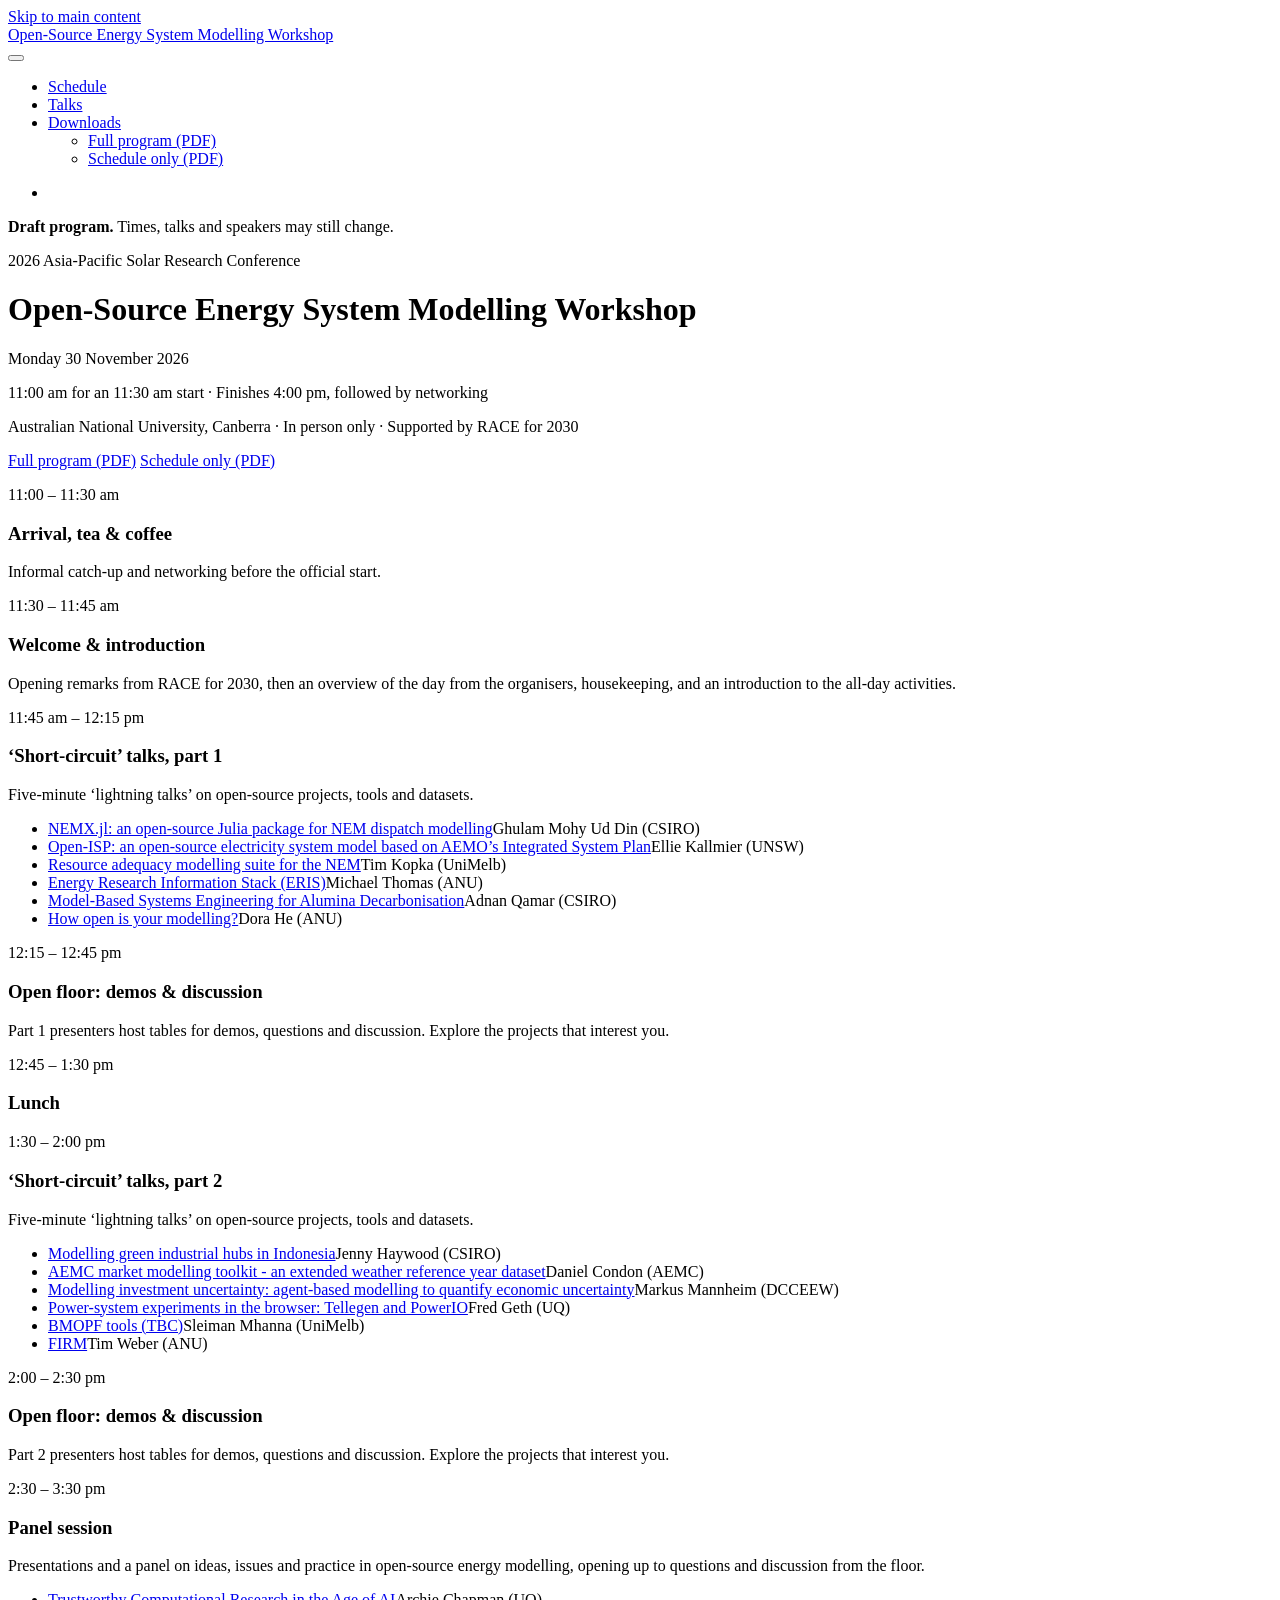
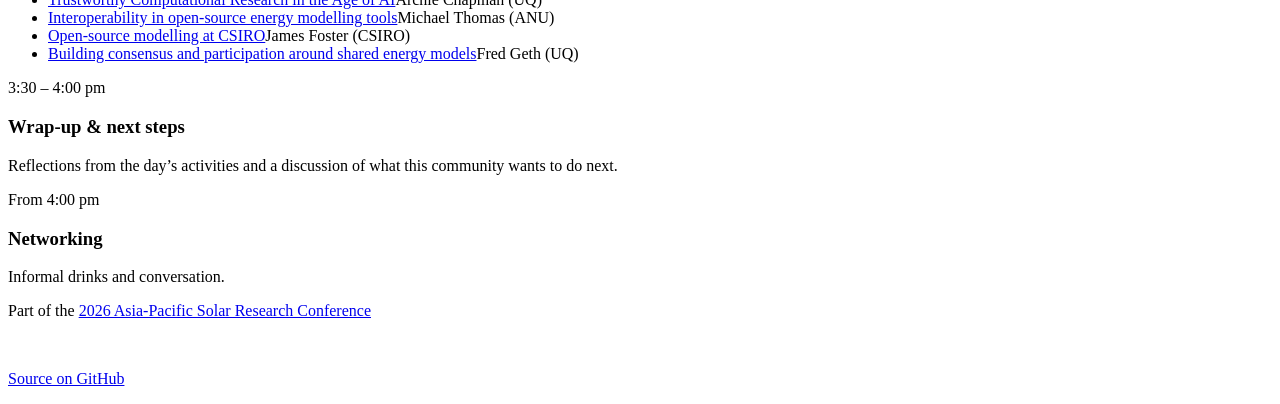
==== index.html @ 638e63cc "Built site for gh-pages" ====
<!DOCTYPE html>
<html xmlns="http://www.w3.org/1999/xhtml" lang="en" xml:lang="en"><head>

<meta charset="utf-8">
<meta name="generator" content="quarto-1.11.9">

<meta name="viewport" content="width=device-width, initial-scale=1.0, user-scalable=yes">


<title>Open-Source Energy System Modelling Workshop · APSRC 2026</title>
<style>
/* Default styles provided by pandoc.
** See https://pandoc.org/MANUAL.html#variables-for-html for config info.
*/
span.smallcaps{font-variant: small-caps;}
div.columns{display: flex; gap: 1.5em;}
div.column{flex: auto;}
@media screen {
div.columns{gap: min(4vw, 1.5em);}
div.column{overflow-x: auto;}
}
div.hanging-indent{margin-left: 1.5em; text-indent: -1.5em;}
ul.task-list{list-style: none;}
ul.task-list li input[type="checkbox"] {
  width: 0.8em;
  margin: 0 0.8em 0.2em -1em; /* quarto-specific, see https://github.com/quarto-dev/quarto-cli/issues/4556 */ 
  vertical-align: middle;
}
</style>


<script src="site_libs/quarto-nav/quarto-nav.js"></script>
<script src="site_libs/quarto-nav/headroom.min.js"></script>
<script src="site_libs/clipboard/clipboard.min.js"></script>
<script src="site_libs/quarto-search/autocomplete.umd.js"></script>
<script src="site_libs/quarto-search/fuse.min.js"></script>
<script src="site_libs/quarto-search/quarto-search.js"></script>
<meta name="quarto:offset" content="./">
<script src="site_libs/quarto-html/quarto.js" type="module"></script>
<script src="site_libs/quarto-html/tabsets/tabsets.js" type="module"></script>
<script src="site_libs/quarto-html/scrollable-regions/scrollable-regions.js" type="module"></script>
<script src="site_libs/quarto-html/popper.min.js"></script>
<script src="site_libs/quarto-html/tippy.umd.min.js"></script>
<script src="site_libs/quarto-html/anchor.min.js"></script>
<link href="site_libs/quarto-html/tippy.css" rel="stylesheet">
<link href="site_libs/quarto-html/quarto-syntax-highlighting-63b5708e65d6cd79cd7618c58d0c21e7.css" rel="stylesheet" id="quarto-text-highlighting-styles">
<script src="site_libs/bootstrap/bootstrap.min.js"></script>
<link href="site_libs/bootstrap/bootstrap-icons.css" rel="stylesheet">
<link href="site_libs/bootstrap/bootstrap-e3c70490d481f35d4a5a2df78f297f31.min.css" rel="stylesheet" append-hash="true" id="quarto-bootstrap" data-mode="light">
<script id="quarto-search-options" type="application/json">{
  "location": "navbar",
  "copy-button": false,
  "collapse-after": 3,
  "panel-placement": "end",
  "type": "overlay",
  "limit": 50,
  "keyboard-shortcut": [
    "f",
    "/",
    "s"
  ],
  "show-item-context": false,
  "language": {
    "search-no-results-text": "No results",
    "search-matching-documents-text": "matching documents",
    "search-copy-link-title": "Copy link to search",
    "search-hide-matches-text": "Hide additional matches",
    "search-more-match-text": "more match in this document",
    "search-more-matches-text": "more matches in this document",
    "search-clear-button-title": "Clear",
    "search-text-placeholder": "",
    "search-detached-cancel-button-title": "Cancel",
    "search-submit-button-title": "Submit",
    "search-label": "Search"
  }
}</script>
<link rel="preconnect" href="https://api.fontshare.com">
<link rel="stylesheet" href="https://api.fontshare.com/v2/css?f[]=satoshi@400,500,700&amp;display=swap">


</head>

<body class="nav-fixed fullcontent quarto-light"><a id="quarto-skip-link" class="visually-hidden-focusable" href="#quarto-document-content">Skip to main content</a>

<div id="quarto-search-results"></div>
  <header id="quarto-header" class="headroom fixed-top">
    <nav class="navbar navbar-expand-lg " data-bs-theme="dark" aria-label="Site">
      <div class="navbar-container container-fluid">
      <div class="navbar-brand-container mx-auto">
    <a class="navbar-brand" href="./index.html">
    <span class="navbar-title">Open-Source Energy System Modelling Workshop</span>
    </a>
  </div>
          <button class="navbar-toggler" type="button" data-bs-toggle="collapse" data-bs-target="#navbarCollapse" aria-controls="navbarCollapse" aria-expanded="false" aria-label="Toggle navigation" onclick="if (window.quartoToggleHeadroom) { window.quartoToggleHeadroom(); }">
  <span class="navbar-toggler-icon"></span>
</button>
          <div class="collapse navbar-collapse" id="navbarCollapse">
            <ul class="navbar-nav navbar-nav-scroll me-auto">
  <li class="nav-item">
    <a class="nav-link active" href="./index.html" aria-current="page"> 
<span class="menu-text">Schedule</span></a>
  </li>  
  <li class="nav-item">
    <a class="nav-link" href="./talks.html"> 
<span class="menu-text">Talks</span></a>
  </li>  
  <li class="nav-item dropdown ">
    <a class="nav-link dropdown-toggle" href="#" id="nav-menu-downloads" role="link" data-bs-toggle="dropdown" aria-expanded="false">
 <span class="menu-text">Downloads</span>
    </a>
    <ul class="dropdown-menu" aria-labelledby="nav-menu-downloads">    
        <li>
    <a class="dropdown-item" href="./program.pdf">
 <span class="dropdown-text">Full program (PDF)</span></a>
  </li>  
        <li>
    <a class="dropdown-item" href="./schedule.pdf">
 <span class="dropdown-text">Schedule only (PDF)</span></a>
  </li>  
    </ul>
  </li>
</ul>
            <ul class="navbar-nav navbar-nav-scroll ms-auto">
  <li class="nav-item compact">
    <a class="nav-link" href="https://github.com/openenergymodelling-au/apsrc-2026-workshop"> <i class="bi bi-github" role="img" aria-label="Source on GitHub">
</i> 
<span class="menu-text"></span></a>
  </li>  
</ul>
          </div> <!-- /navcollapse -->
            <div class="quarto-navbar-tools">
</div>
            <div id="quarto-search" class="" title="Search"></div>
      </div> <!-- /container-fluid -->
    </nav>
</header>
<!-- content -->
<div id="quarto-content" class="quarto-container page-columns page-rows-contents page-layout-article page-navbar">
<!-- sidebar -->
<!-- margin-sidebar -->
    
<!-- main -->
<main class="content" id="quarto-document-content" tabindex="-1"><header id="title-block-header" class="quarto-title-block"></header>




<div class="draft-banner" role="note"><strong>Draft program.</strong> Times, talks and speakers may still
change.</div>
<header class="event-header">
<p class="event-header__kicker">2026 Asia-Pacific Solar Research Conference</p>
<h1 class="event-header__title">Open-Source Energy System Modelling Workshop</h1>
<p class="event-header__date">Monday 30 November 2026</p>
<p class="event-header__time">11:00 am for an 11:30 am start · Finishes 4:00 pm, followed by
networking</p>
<p class="event-header__place">Australian National University, Canberra · In person only · Supported by RACE for 2030</p>
</header>
<div class="program-downloads">
<p><a href="program.pdf" class="btn btn-primary">Full program (PDF)</a> <a href="schedule.pdf" class="btn btn-outline-primary">Schedule only (PDF)</a></p>
</div>
<section class="schedule" aria-label="Schedule">
<div class="session session--break"><div class="session__time">11:00 – 11:30 am</div><div class="session__body"><h3 class="session__title anchored">Arrival, tea &amp; coffee</h3><p class="session__description">Informal catch-up and networking before the official start.</p></div></div>
<div class="session session--session"><div class="session__time">11:30 – 11:45 am</div><div class="session__body"><h3 class="session__title anchored">Welcome &amp; introduction</h3><p class="session__description">Opening remarks from RACE for 2030, then an overview of the day from the
organisers, housekeeping, and an introduction to the all-day activities.</p></div></div>
<div class="session session--session"><div class="session__time">11:45 am – 12:15 pm</div><div class="session__body"><h3 class="session__title anchored">‘Short-circuit’ talks, part 1</h3><p class="session__description">Five-minute ‘lightning talks’ on open-source projects, tools and
datasets.</p><ul class="session__talks"><li><a class="talk-link" href="talks.html#talk-ghulam-mohy-ud-din">NEMX.jl: an open-source Julia package for NEM dispatch modelling</a><span class="talk-link__speakers">Ghulam Mohy Ud Din (CSIRO)</span></li><li><a class="talk-link" href="talks.html#talk-ellie-kallmier">Open-ISP: an open-source electricity system model based on AEMO’s
Integrated System Plan</a><span class="talk-link__speakers">Ellie Kallmier (UNSW)</span></li><li><a class="talk-link" href="talks.html#talk-tim-kopka">Resource adequacy modelling suite for the NEM</a><span class="talk-link__speakers">Tim Kopka (UniMelb)</span></li><li><a class="talk-link" href="talks.html#talk-michael-thomas-lightning-session-1">Energy Research Information Stack (ERIS)</a><span class="talk-link__speakers">Michael Thomas (ANU)</span></li><li><a class="talk-link" href="talks.html#talk-adnan-qamar">Model-Based Systems Engineering for Alumina Decarbonisation</a><span class="talk-link__speakers">Adnan Qamar (CSIRO)</span></li><li><a class="talk-link" href="talks.html#talk-dora-he">How open is your modelling?</a><span class="talk-link__speakers">Dora He (ANU)</span></li></ul></div></div>
<div class="session session--session"><div class="session__time">12:15 – 12:45 pm</div><div class="session__body"><h3 class="session__title anchored">Open floor: demos &amp; discussion</h3><p class="session__description">Part 1 presenters host tables for demos, questions and discussion.
Explore the projects that interest you.</p></div></div>
<div class="session session--break"><div class="session__time">12:45 – 1:30 pm</div><div class="session__body"><h3 class="session__title anchored">Lunch</h3></div></div>
<div class="session session--session"><div class="session__time">1:30 – 2:00 pm</div><div class="session__body"><h3 class="session__title anchored">‘Short-circuit’ talks, part 2</h3><p class="session__description">Five-minute ‘lightning talks’ on open-source projects, tools and
datasets.</p><ul class="session__talks"><li><a class="talk-link" href="talks.html#talk-jenny-haywood">Modelling green industrial hubs in Indonesia</a><span class="talk-link__speakers">Jenny Haywood (CSIRO)</span></li><li><a class="talk-link" href="talks.html#talk-daniel-condon">AEMC market modelling toolkit - an extended weather reference year
dataset</a><span class="talk-link__speakers">Daniel Condon (AEMC)</span></li><li><a class="talk-link" href="talks.html#talk-markus-mannheim">Modelling investment uncertainty: agent-based modelling to quantify
economic uncertainty</a><span class="talk-link__speakers">Markus Mannheim (DCCEEW)</span></li><li><a class="talk-link" href="talks.html#talk-fred-geth-lightning-session-2">Power-system experiments in the browser: Tellegen and PowerIO</a><span class="talk-link__speakers">Fred Geth (UQ)</span></li><li><a class="talk-link" href="talks.html#talk-sleiman-mhanna">BMOPF tools (TBC)</a><span class="talk-link__speakers">Sleiman Mhanna (UniMelb)</span></li><li><a class="talk-link" href="talks.html#talk-tim-weber">FIRM</a><span class="talk-link__speakers">Tim Weber (ANU)</span></li></ul></div></div>
<div class="session session--session"><div class="session__time">2:00 – 2:30 pm</div><div class="session__body"><h3 class="session__title anchored">Open floor: demos &amp; discussion</h3><p class="session__description">Part 2 presenters host tables for demos, questions and discussion.
Explore the projects that interest you.</p></div></div>
<div class="session session--session"><div class="session__time">2:30 – 3:30 pm</div><div class="session__body"><h3 class="session__title anchored">Panel session</h3><p class="session__description">Presentations and a panel on ideas, issues and practice in open-source
energy modelling, opening up to questions and discussion from the floor.</p><ul class="session__talks"><li><a class="talk-link" href="talks.html#talk-archie-chapman">Trustworthy Computational Research in the Age of AI</a><span class="talk-link__speakers">Archie Chapman (UQ)</span></li><li><a class="talk-link" href="talks.html#talk-michael-thomas-panel-session">Interoperability in open-source energy modelling tools</a><span class="talk-link__speakers">Michael Thomas (ANU)</span></li><li><a class="talk-link" href="talks.html#talk-james-foster">Open-source modelling at CSIRO</a><span class="talk-link__speakers">James Foster (CSIRO)</span></li><li><a class="talk-link" href="talks.html#talk-fred-geth-panel-session">Building consensus and participation around shared energy models</a><span class="talk-link__speakers">Fred Geth (UQ)</span></li></ul></div></div>
<div class="session session--session"><div class="session__time">3:30 – 4:00 pm</div><div class="session__body"><h3 class="session__title anchored">Wrap-up &amp; next steps</h3><p class="session__description">Reflections from the day’s activities and a discussion of what this
community wants to do next.</p></div></div>
<div class="session session--break"><div class="session__time">From 4:00 pm</div><div class="session__body"><h3 class="session__title anchored">Networking</h3><p class="session__description">Informal drinks and conversation.</p></div></div>
</section>



</main> <!-- /main -->
<script id="quarto-html-after-body" type="application/javascript">
  window.document.addEventListener("DOMContentLoaded", function (event) {
    const icon = "";
    const anchorJS = new window.AnchorJS();
    anchorJS.options = {
      placement: 'right',
      icon: icon
    };
    anchorJS.add('.anchored');
    const isCodeAnnotation = (el) => {
      for (const clz of el.classList) {
        if (clz.startsWith('code-annotation-')) {                     
          return true;
        }
      }
      return false;
    }
    const onCopySuccess = function(e) {
      // button target
      const button = e.trigger;
      // don't keep focus
      button.blur();
      // flash "checked"
      button.classList.add('code-copy-button-checked');
      var currentTitle = button.getAttribute("title");
      button.setAttribute("title", "Copied!");
      let tooltip;
      if (window.bootstrap) {
        button.setAttribute("data-bs-toggle", "tooltip");
        button.setAttribute("data-bs-placement", "left");
        button.setAttribute("data-bs-title", "Copied!");
        tooltip = new bootstrap.Tooltip(button, 
          { trigger: "manual", 
            customClass: "code-copy-button-tooltip",
            offset: [0, -8]});
        tooltip.show();    
      }
      setTimeout(function() {
        if (tooltip) {
          tooltip.hide();
          button.removeAttribute("data-bs-title");
          button.removeAttribute("data-bs-toggle");
          button.removeAttribute("data-bs-placement");
        }
        button.setAttribute("title", currentTitle);
        button.classList.remove('code-copy-button-checked');
      }, 1000);
      // clear code selection
      e.clearSelection();
    }
    const getTextToCopy = function(trigger) {
      const outerScaffold = trigger.parentElement.cloneNode(true);
      const codeEl = outerScaffold.querySelector('code');
      for (const childEl of codeEl.children) {
        if (isCodeAnnotation(childEl)) {
          childEl.remove();
        }
      }
      return codeEl.innerText;
    }
    const clipboard = new window.ClipboardJS('.code-copy-button:not([data-in-quarto-modal])', {
      text: getTextToCopy
    });
    clipboard.on('success', onCopySuccess);
    if (window.document.getElementById('quarto-embedded-source-code-modal')) {
      const clipboardModal = new window.ClipboardJS('.code-copy-button[data-in-quarto-modal]', {
        text: getTextToCopy,
        container: window.document.getElementById('quarto-embedded-source-code-modal')
      });
      clipboardModal.on('success', onCopySuccess);
    }
      var localhostRegex = new RegExp(/^(?:http|https):\/\/localhost\:?[0-9]*\//);
      var mailtoRegex = new RegExp(/^mailto:/);
        var filterRegex = new RegExp("https:\/\/openenergymodelling-au\.github\.io\/apsrc-2026-workshop\/");
      var isInternal = (href) => {
          return filterRegex.test(href) || localhostRegex.test(href) || mailtoRegex.test(href);
      }
      // Inspect non-navigation links and adorn them if external
      window.quartoDecorateExternalLinks = function (root) {
     var links = (root || window.document).querySelectorAll('a[href]:not(.nav-link):not(.navbar-brand):not(.toc-action):not(.sidebar-link):not(.sidebar-item-toggle):not(.pagination-link):not(.no-external):not([aria-hidden]):not(.dropdown-item):not(.quarto-navigation-tool):not(.about-link)');
      for (var i=0; i<links.length; i++) {
        const link = links[i];
        if (!isInternal(link.href)) {
          // undo the damage that might have been done by quarto-nav.js in the case of
          // links that we want to consider external
          if (link.dataset.originalHref !== undefined) {
            link.href = link.dataset.originalHref;
          }
          if (!link.classList.contains('no-external-icon')) {
          }
        }
      }
      };
      window.quartoDecorateExternalLinks(window.document);
    // Esc closes the popup (WCAG 1.4.13) and focus leaving both trigger and
    // popup closes it (WCAG 2.4.11); tippy handles neither for interactive popups.
    const hideOnEscAndFocusOut = {
      name: 'hideOnEscAndFocusOut',
      defaultValue: true,
      fn(instance) {
        const dismiss = () => {
          // A show scheduled by the trigger delay would otherwise reopen it
          instance.clearDelayTimeouts();
          instance.hide();
        };
        const onKeyDown = (event) => {
          if (event.key !== 'Escape') {
            return;
          }
          // Keep Esc from also reaching page handlers (e.g. reveal.js overview),
          // except an open reveal.js slide menu, which Esc should close too.
          // The menu handles keys only when its keyboard option is on.
          const menuHandlesEsc = window.Reveal?.getPlugin?.('menu')?.isOpen() &&
            window.Reveal.getConfig().menu?.keyboard !== false;
          if (!menuHandlesEsc) {
            event.stopPropagation();
          }
          if (instance.popper.contains(window.document.activeElement)) {
            // Disabled while refocusing so the focus trigger does not reopen it
            instance.disable();
            instance.reference.focus();
            instance.enable();
          }
          dismiss();
        };
        const onFocusOut = (event) => {
          const target = event.relatedTarget;
          if (target && !instance.reference.contains(target) &&
              !instance.popper.contains(target)) {
            dismiss();
          }
        };
        // On the trigger too: a click trigger (code-annotations: select) has no
        // blur handling. Attached for the instance's lifetime so leaving the
        // trigger also cancels a show still pending on the trigger delay.
        instance.reference.addEventListener('focusout', onFocusOut);
        return {
          onShow() {
            window.document.addEventListener('keydown', onKeyDown, true);
            instance.popper.addEventListener('focusout', onFocusOut);
          },
          onHide() {
            window.document.removeEventListener('keydown', onKeyDown, true);
            instance.popper.removeEventListener('focusout', onFocusOut);
          },
          onDestroy() {
            instance.reference.removeEventListener('focusout', onFocusOut);
          },
        };
      },
    };
    function tippyHover(el, contentFn, onTriggerFn, onUntriggerFn) {
      const config = {
        allowHTML: true,
        maxWidth: 500,
        delay: 100,
        arrow: false,
        appendTo: function(el) {
            return el.parentElement;
        },
        interactive: true,
        interactiveBorder: 10,
        theme: 'quarto',
        placement: 'bottom-start',
        plugins: [hideOnEscAndFocusOut],
      };
      if (contentFn) {
        config.content = contentFn;
      }
      if (onTriggerFn) {
        config.onTrigger = onTriggerFn;
      }
      if (onUntriggerFn) {
        config.onUntrigger = onUntriggerFn;
      }
      window.tippy(el, config); 
    }
    const noterefs = window.document.querySelectorAll('a[role="doc-noteref"]');
    for (var i=0; i<noterefs.length; i++) {
      const ref = noterefs[i];
      tippyHover(ref, function() {
        // use id or data attribute instead here
        let href = ref.getAttribute('data-footnote-href') || ref.getAttribute('href');
        try { href = new URL(href).hash; } catch {}
        const id = href.replace(/^#\/?/, "");
        const note = window.document.getElementById(id);
        if (note) {
          return note.innerHTML;
        } else {
          return "";
        }
      });
    }
    const xrefs = window.document.querySelectorAll('a.quarto-xref');
    const processXRef = (id, note) => {
      // Strip column container classes
      const stripColumnClz = (el) => {
        el.classList.remove("page-full", "page-columns");
        if (el.children) {
          for (const child of el.children) {
            stripColumnClz(child);
          }
        }
      }
      stripColumnClz(note)
      if (id === null || id.startsWith('sec-')) {
        // Special case sections, only their first couple elements
        const container = document.createElement("div");
        if (note.children && note.children.length > 2) {
          container.appendChild(note.children[0].cloneNode(true));
          for (let i = 1; i < note.children.length; i++) {
            const child = note.children[i];
            if (child.tagName === "P" && child.innerText === "") {
              continue;
            } else {
              container.appendChild(child.cloneNode(true));
              break;
            }
          }
          if (window.Quarto?.typesetMath) {
            window.Quarto.typesetMath(container);
          }
          return container.innerHTML
        } else {
          if (window.Quarto?.typesetMath) {
            window.Quarto.typesetMath(note);
          }
          return note.innerHTML;
        }
      } else {
        // Remove any anchor links if they are present
        const anchorLink = note.querySelector('a.anchorjs-link');
        if (anchorLink) {
          anchorLink.remove();
        }
        if (window.Quarto?.typesetMath) {
          window.Quarto.typesetMath(note);
        }
        if (note.classList.contains("callout")) {
          return note.outerHTML;
        } else {
          return note.innerHTML;
        }
      }
    }
    for (var i=0; i<xrefs.length; i++) {
      const xref = xrefs[i];
      tippyHover(xref, undefined, function(instance) {
        instance.disable();
        let url = xref.getAttribute('href');
        let hash = undefined; 
        if (url.startsWith('#')) {
          hash = url;
        } else {
          try { hash = new URL(url).hash; } catch {}
        }
        if (hash) {
          const id = hash.replace(/^#\/?/, "");
          const note = window.document.getElementById(id);
          if (note !== null) {
            try {
              const html = processXRef(id, note.cloneNode(true));
              instance.setContent(html);
            } finally {
              instance.enable();
              instance.show();
            }
          } else {
            // See if we can fetch this
            fetch(url.split('#')[0])
            .then(res => res.text())
            .then(html => {
              const parser = new DOMParser();
              const htmlDoc = parser.parseFromString(html, "text/html");
              const note = htmlDoc.getElementById(id);
              if (note !== null) {
                const html = processXRef(id, note);
                instance.setContent(html);
              } 
            }).finally(() => {
              instance.enable();
              instance.show();
            });
          }
        } else {
          // See if we can fetch a full url (with no hash to target)
          // This is a special case and we should probably do some content thinning / targeting
          fetch(url)
          .then(res => res.text())
          .then(html => {
            const parser = new DOMParser();
            const htmlDoc = parser.parseFromString(html, "text/html");
            const note = htmlDoc.querySelector('main.content');
            if (note !== null) {
              // This should only happen for chapter cross references
              // (since there is no id in the URL)
              // remove the first header
              if (note.children.length > 0 && note.children[0].tagName === "HEADER") {
                note.children[0].remove();
              }
              const html = processXRef(null, note);
              instance.setContent(html);
            } 
          }).finally(() => {
            instance.enable();
            instance.show();
          });
        }
      }, function(instance) {
      });
    }
        let selectedAnnoteEl;
        const selectorForAnnotation = ( cell, annotation) => {
          let cellAttr = 'data-code-cell="' + cell + '"';
          let lineAttr = 'data-code-annotation="' +  annotation + '"';
          const selector = 'span[' + cellAttr + '][' + lineAttr + ']';
          return selector;
        }
        const selectCodeLines = (annoteEl) => {
          const doc = window.document;
          const targetCell = annoteEl.getAttribute("data-target-cell");
          const targetAnnotation = annoteEl.getAttribute("data-target-annotation");
          const annoteSpan = window.document.querySelector(selectorForAnnotation(targetCell, targetAnnotation));
          const lines = annoteSpan.getAttribute("data-code-lines").split(",");
          const lineIds = lines.map((line) => {
            return targetCell + "-" + line;
          })
          // Each band is positioned against its own containing block, which is
          // not the offsetParent of the lines, so place it from client rects.
          const placeBand = (band, firstEl, lastEl, codeBlock) => {
            const container = band.offsetParent;
            if (container === null) {
              return;
            }
            const containerRect = container.getBoundingClientRect();
            // Reveal.js scales slides with a transform, so convert client
            // pixels back to the CSS pixels of the container.
            const scale = containerRect.height / container.offsetHeight || 1;
            const firstRect = firstEl.getBoundingClientRect();
            const lastRect = lastEl.getBoundingClientRect();
            const top = (firstRect.top - containerRect.top) / scale - container.clientTop + container.scrollTop;
            const height = (lastRect.bottom - firstRect.top) / scale;
            band.style.top = top - 2 + "px";
            band.style.height = height + 4 + "px";
            if (codeBlock) {
              // Without the copy button wrapper, the containing block is wider
              // than the code block, so span the code block explicitly.
              const blockRect = codeBlock.getBoundingClientRect();
              band.style.left = (blockRect.left - containerRect.left) / scale - container.clientLeft + container.scrollLeft + "px";
              band.style.width = blockRect.width / scale + "px";
            }
          };
          if (lineIds.length > 0) {
            const el = window.document.getElementById(lineIds[0]);
            const lastEl = window.document.getElementById(lineIds[lineIds.length - 1]);
            const parent = el.parentElement.parentElement;
            // cook up a div (if necessary) and position it
            let div = window.document.getElementById("code-annotation-line-highlight");
            if (div === null) {
              div = window.document.createElement("div");
              div.setAttribute("id", "code-annotation-line-highlight");
              div.style.position = 'absolute';
              parent.appendChild(div);
            }
            placeBand(div, el, lastEl, parent.closest("div.sourceCode") || parent);
            let gutterDiv = window.document.getElementById("code-annotation-line-highlight-gutter");
            if (gutterDiv === null) {
              gutterDiv = window.document.createElement("div");
              gutterDiv.setAttribute("id", "code-annotation-line-highlight-gutter");
              gutterDiv.style.position = 'absolute';
              const codeCell = window.document.getElementById(targetCell);
              const gutter = codeCell.querySelector('.code-annotation-gutter');
              gutter.appendChild(gutterDiv);
            }
            placeBand(gutterDiv, el, lastEl);
            selectedAnnoteEl = annoteEl;
          }
        };
        const unselectCodeLines = () => {
          const elementsIds = ["code-annotation-line-highlight", "code-annotation-line-highlight-gutter"];
          elementsIds.forEach((elId) => {
            const div = window.document.getElementById(elId);
            if (div) {
              div.remove();
            }
          });
          selectedAnnoteEl = undefined;
        };
          // Handle positioning of the toggle
      window.addEventListener(
        "resize",
        throttle(() => {
          elRect = undefined;
          if (selectedAnnoteEl) {
            selectCodeLines(selectedAnnoteEl);
          }
        }, 10)
      );
      function throttle(fn, ms) {
      let throttle = false;
      let timer;
        return (...args) => {
          if(!throttle) { // first call gets through
              fn.apply(this, args);
              throttle = true;
          } else { // all the others get throttled
              if(timer) clearTimeout(timer); // cancel #2
              timer = setTimeout(() => {
                fn.apply(this, args);
                timer = throttle = false;
              }, ms);
          }
        };
      }
        // Attach click handler to the DT
        const annoteDls = window.document.querySelectorAll('dt[data-target-cell]');
        for (const annoteDlNode of annoteDls) {
          annoteDlNode.addEventListener('click', (event) => {
            const clickedEl = event.target;
            if (clickedEl !== selectedAnnoteEl) {
              unselectCodeLines();
              const activeEl = window.document.querySelector('dt[data-target-cell].code-annotation-active');
              if (activeEl) {
                activeEl.classList.remove('code-annotation-active');
              }
              selectCodeLines(clickedEl);
              clickedEl.classList.add('code-annotation-active');
            } else {
              // Unselect the line
              unselectCodeLines();
              clickedEl.classList.remove('code-annotation-active');
            }
          });
        }
    const findCites = (el) => {
      const parentEl = el.parentElement;
      if (parentEl) {
        const cites = parentEl.dataset.cites;
        if (cites) {
          return {
            el,
            cites: cites.split(' ')
          };
        } else {
          return findCites(el.parentElement)
        }
      } else {
        return undefined;
      }
    };
    var bibliorefs = window.document.querySelectorAll('a[role="doc-biblioref"]');
    for (var i=0; i<bibliorefs.length; i++) {
      const ref = bibliorefs[i];
      const citeInfo = findCites(ref);
      if (citeInfo) {
        tippyHover(citeInfo.el, function() {
          var popup = window.document.createElement('div');
          citeInfo.cites.forEach(function(cite) {
            var citeDiv = window.document.createElement('div');
            citeDiv.classList.add('hanging-indent');
            citeDiv.classList.add('csl-entry');
            var biblioDiv = window.document.getElementById('ref-' + cite);
            if (biblioDiv) {
              citeDiv.innerHTML = biblioDiv.innerHTML;
            }
            popup.appendChild(citeDiv);
          });
          return popup.innerHTML;
        });
      }
    }
  });
  </script>
  <script type="application/javascript">
  window.quartoScrollableRegionsLabels = {"code":"Scrollable code","output":"Scrollable output"};
  </script>
</div> <!-- /content -->
<footer class="footer">
  <div class="nav-footer">
    <div class="nav-footer-left">
<p>Part of the <a href="https://event.fourwaves.com/2026apsrc">2026 Asia-Pacific Solar Research Conference</a></p>
</div>   
    <div class="nav-footer-center">
      &nbsp;
    </div>
    <div class="nav-footer-right">
<p><a href="https://github.com/openenergymodelling-au/apsrc-2026-workshop">Source on GitHub</a></p>
</div>
  </div>
</footer>




</body></html>
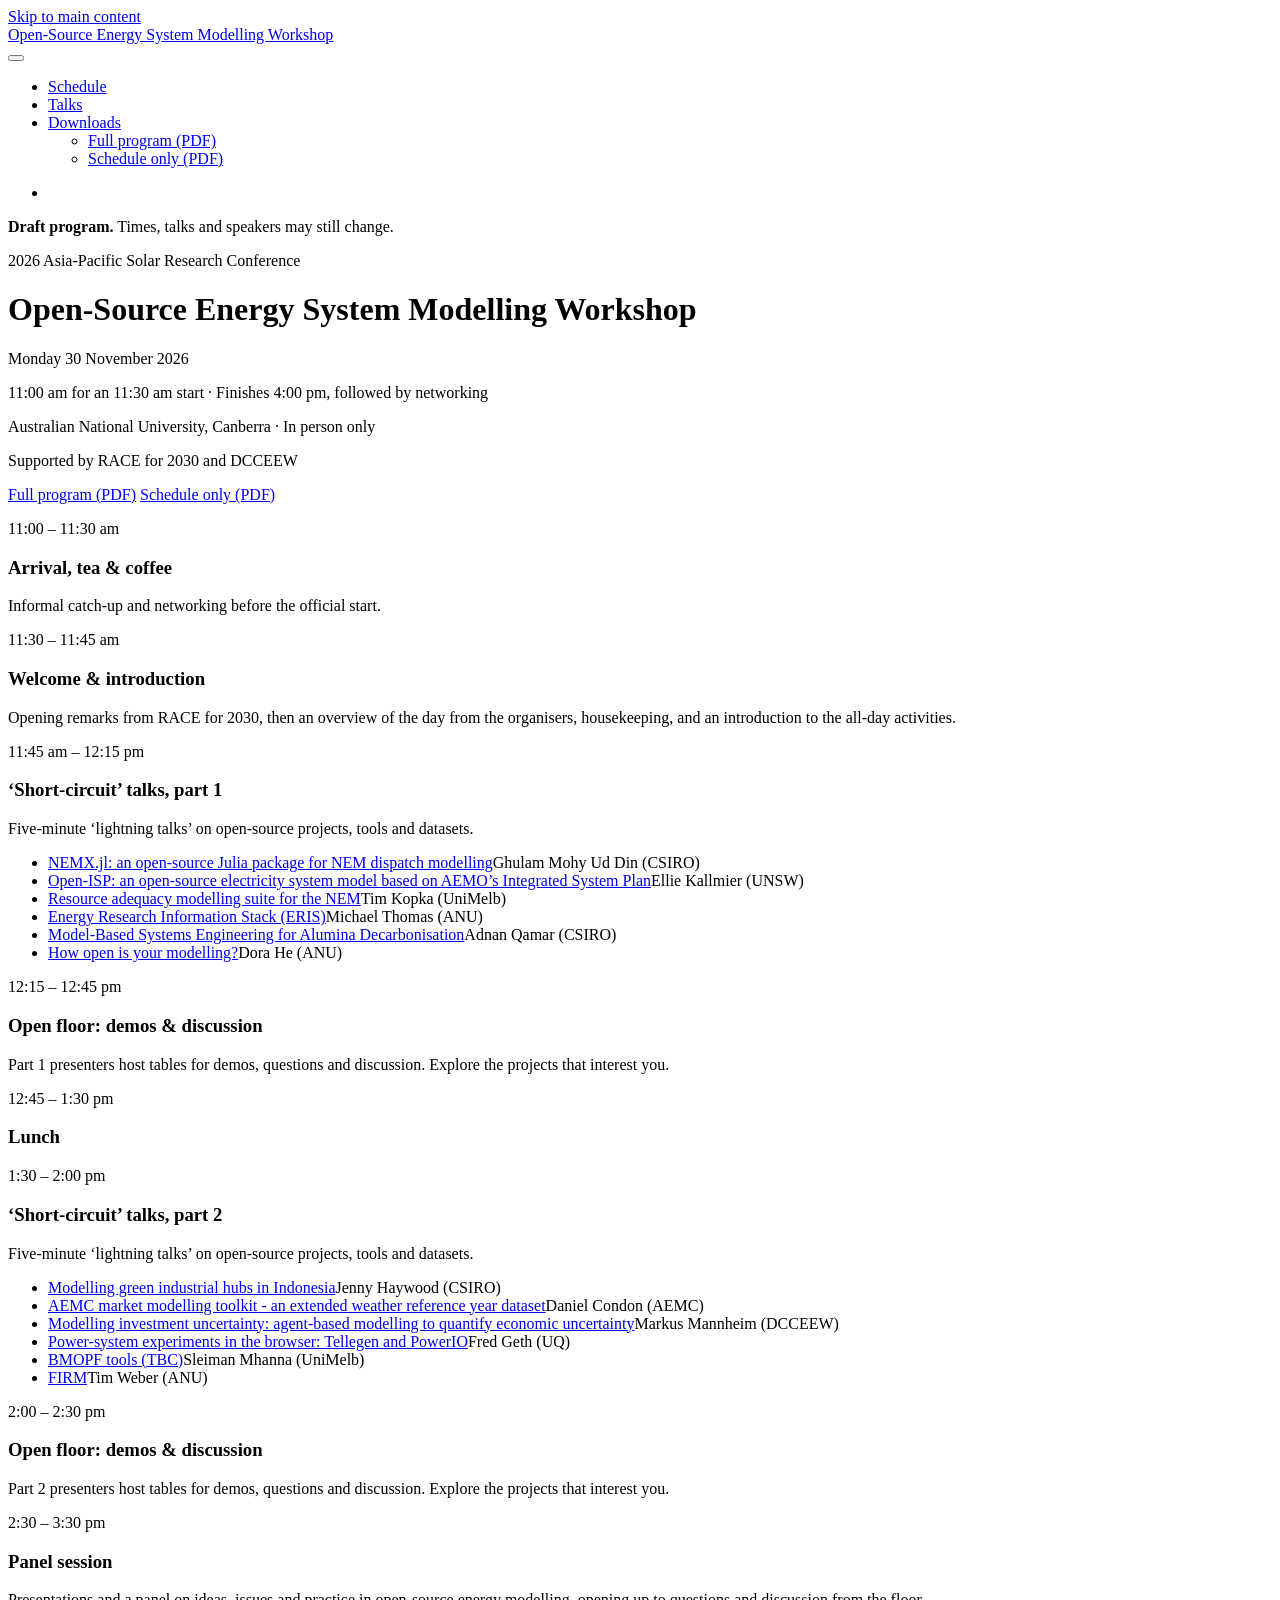
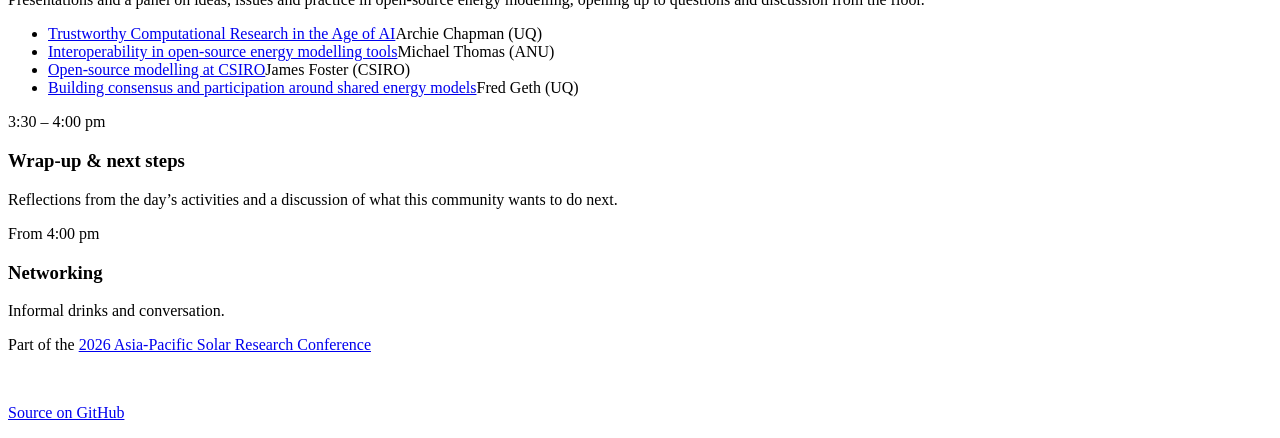
==== commit 695130ea: "Built site for gh-pages" ====
--- a/index.html
+++ b/index.html
@@ -153,7 +153,8 @@
 <p class="event-header__date">Monday 30 November 2026</p>
 <p class="event-header__time">11:00 am for an 11:30 am start · Finishes 4:00 pm, followed by
 networking</p>
-<p class="event-header__place">Australian National University, Canberra · In person only · Supported by RACE for 2030</p>
+<p class="event-header__place">Australian National University, Canberra · In person only</p>
+<p class="event-header__place">Supported by RACE for 2030 and DCCEEW</p>
 </header>
 <div class="program-downloads">
 <p><a href="program.pdf" class="btn btn-primary">Full program (PDF)</a> <a href="schedule.pdf" class="btn btn-outline-primary">Schedule only (PDF)</a></p>
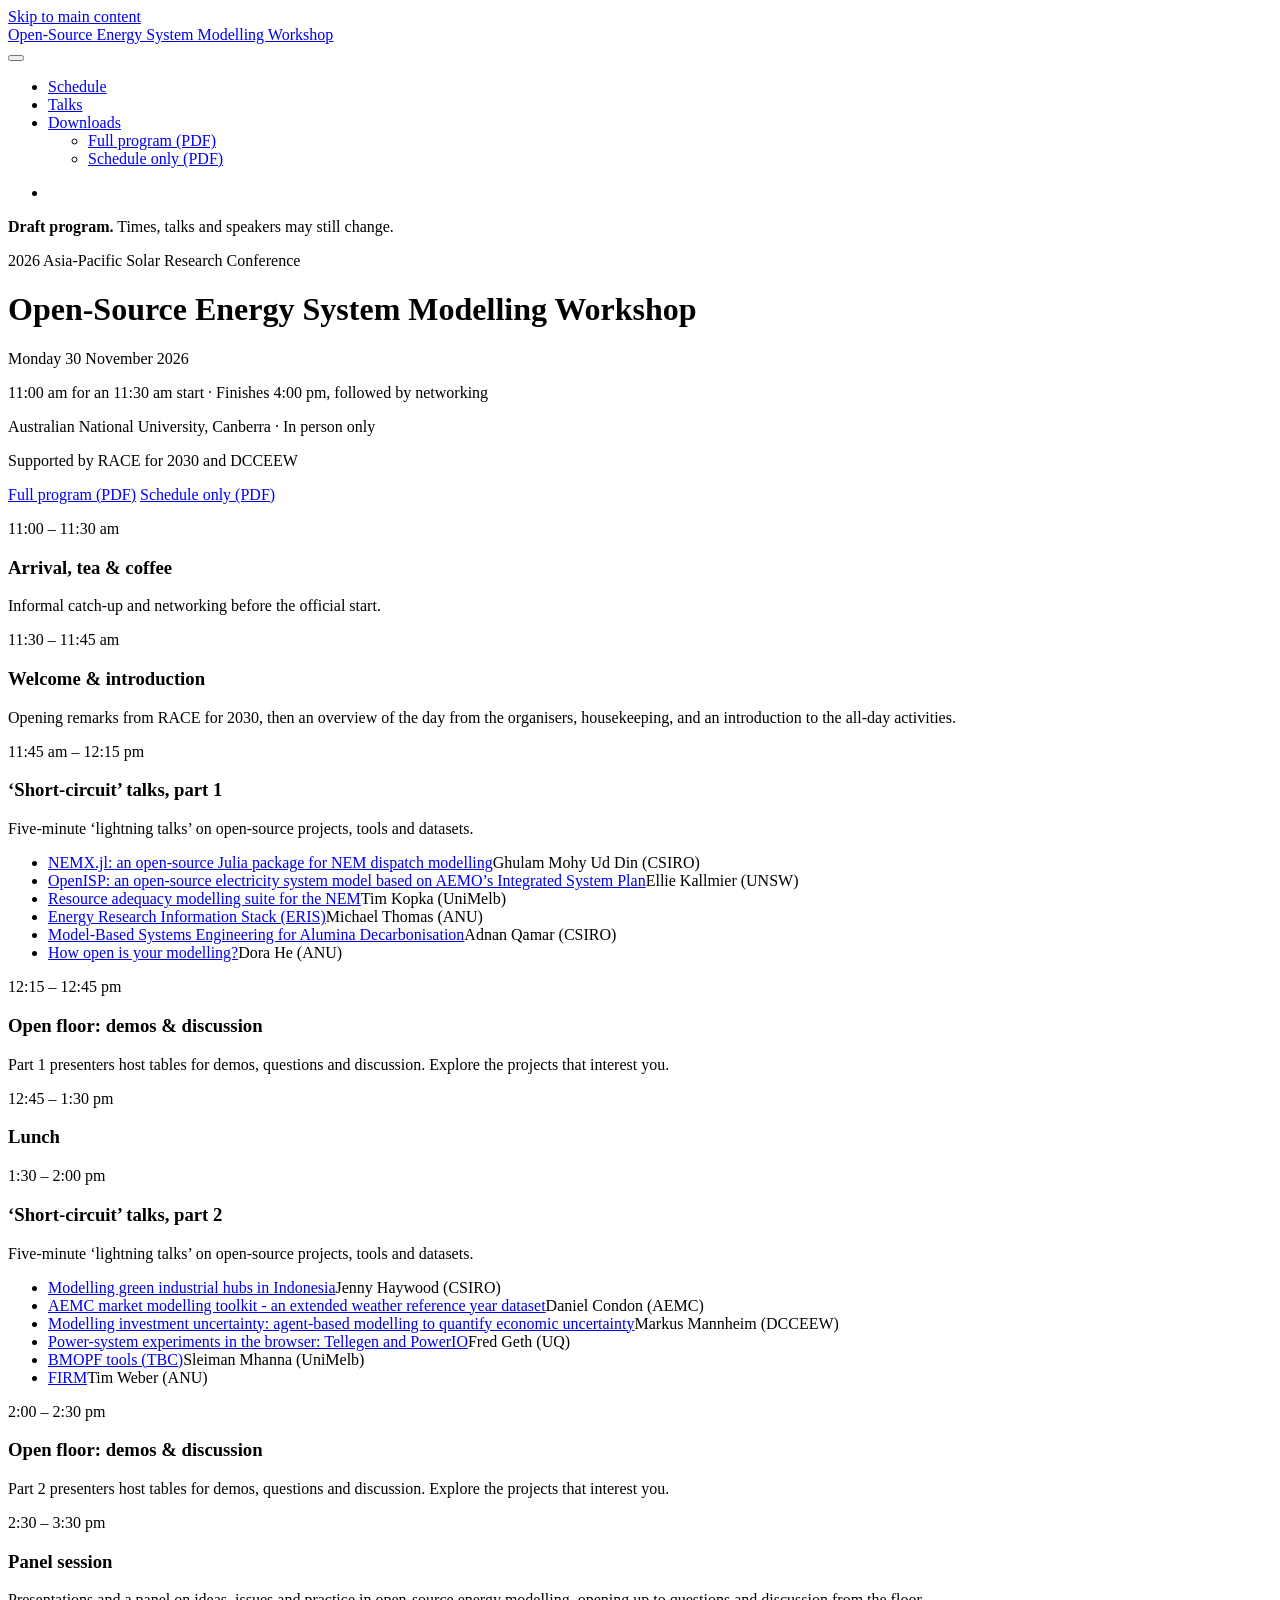
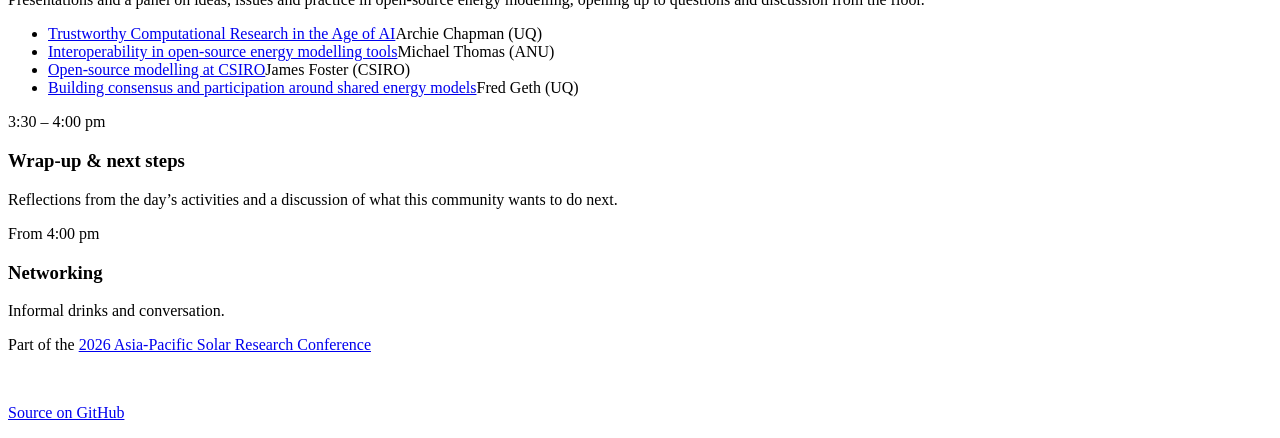
==== commit 6cd0f26a: "Built site for gh-pages" ====
--- a/index.html
+++ b/index.html
@@ -164,7 +164,7 @@
 <div class="session session--session"><div class="session__time">11:30 – 11:45 am</div><div class="session__body"><h3 class="session__title anchored">Welcome &amp; introduction</h3><p class="session__description">Opening remarks from RACE for 2030, then an overview of the day from the
 organisers, housekeeping, and an introduction to the all-day activities.</p></div></div>
 <div class="session session--session"><div class="session__time">11:45 am – 12:15 pm</div><div class="session__body"><h3 class="session__title anchored">‘Short-circuit’ talks, part 1</h3><p class="session__description">Five-minute ‘lightning talks’ on open-source projects, tools and
-datasets.</p><ul class="session__talks"><li><a class="talk-link" href="talks.html#talk-ghulam-mohy-ud-din">NEMX.jl: an open-source Julia package for NEM dispatch modelling</a><span class="talk-link__speakers">Ghulam Mohy Ud Din (CSIRO)</span></li><li><a class="talk-link" href="talks.html#talk-ellie-kallmier">Open-ISP: an open-source electricity system model based on AEMO’s
+datasets.</p><ul class="session__talks"><li><a class="talk-link" href="talks.html#talk-ghulam-mohy-ud-din">NEMX.jl: an open-source Julia package for NEM dispatch modelling</a><span class="talk-link__speakers">Ghulam Mohy Ud Din (CSIRO)</span></li><li><a class="talk-link" href="talks.html#talk-ellie-kallmier">OpenISP: an open-source electricity system model based on AEMO’s
 Integrated System Plan</a><span class="talk-link__speakers">Ellie Kallmier (UNSW)</span></li><li><a class="talk-link" href="talks.html#talk-tim-kopka">Resource adequacy modelling suite for the NEM</a><span class="talk-link__speakers">Tim Kopka (UniMelb)</span></li><li><a class="talk-link" href="talks.html#talk-michael-thomas-lightning-session-1">Energy Research Information Stack (ERIS)</a><span class="talk-link__speakers">Michael Thomas (ANU)</span></li><li><a class="talk-link" href="talks.html#talk-adnan-qamar">Model-Based Systems Engineering for Alumina Decarbonisation</a><span class="talk-link__speakers">Adnan Qamar (CSIRO)</span></li><li><a class="talk-link" href="talks.html#talk-dora-he">How open is your modelling?</a><span class="talk-link__speakers">Dora He (ANU)</span></li></ul></div></div>
 <div class="session session--session"><div class="session__time">12:15 – 12:45 pm</div><div class="session__body"><h3 class="session__title anchored">Open floor: demos &amp; discussion</h3><p class="session__description">Part 1 presenters host tables for demos, questions and discussion.
 Explore the projects that interest you.</p></div></div>
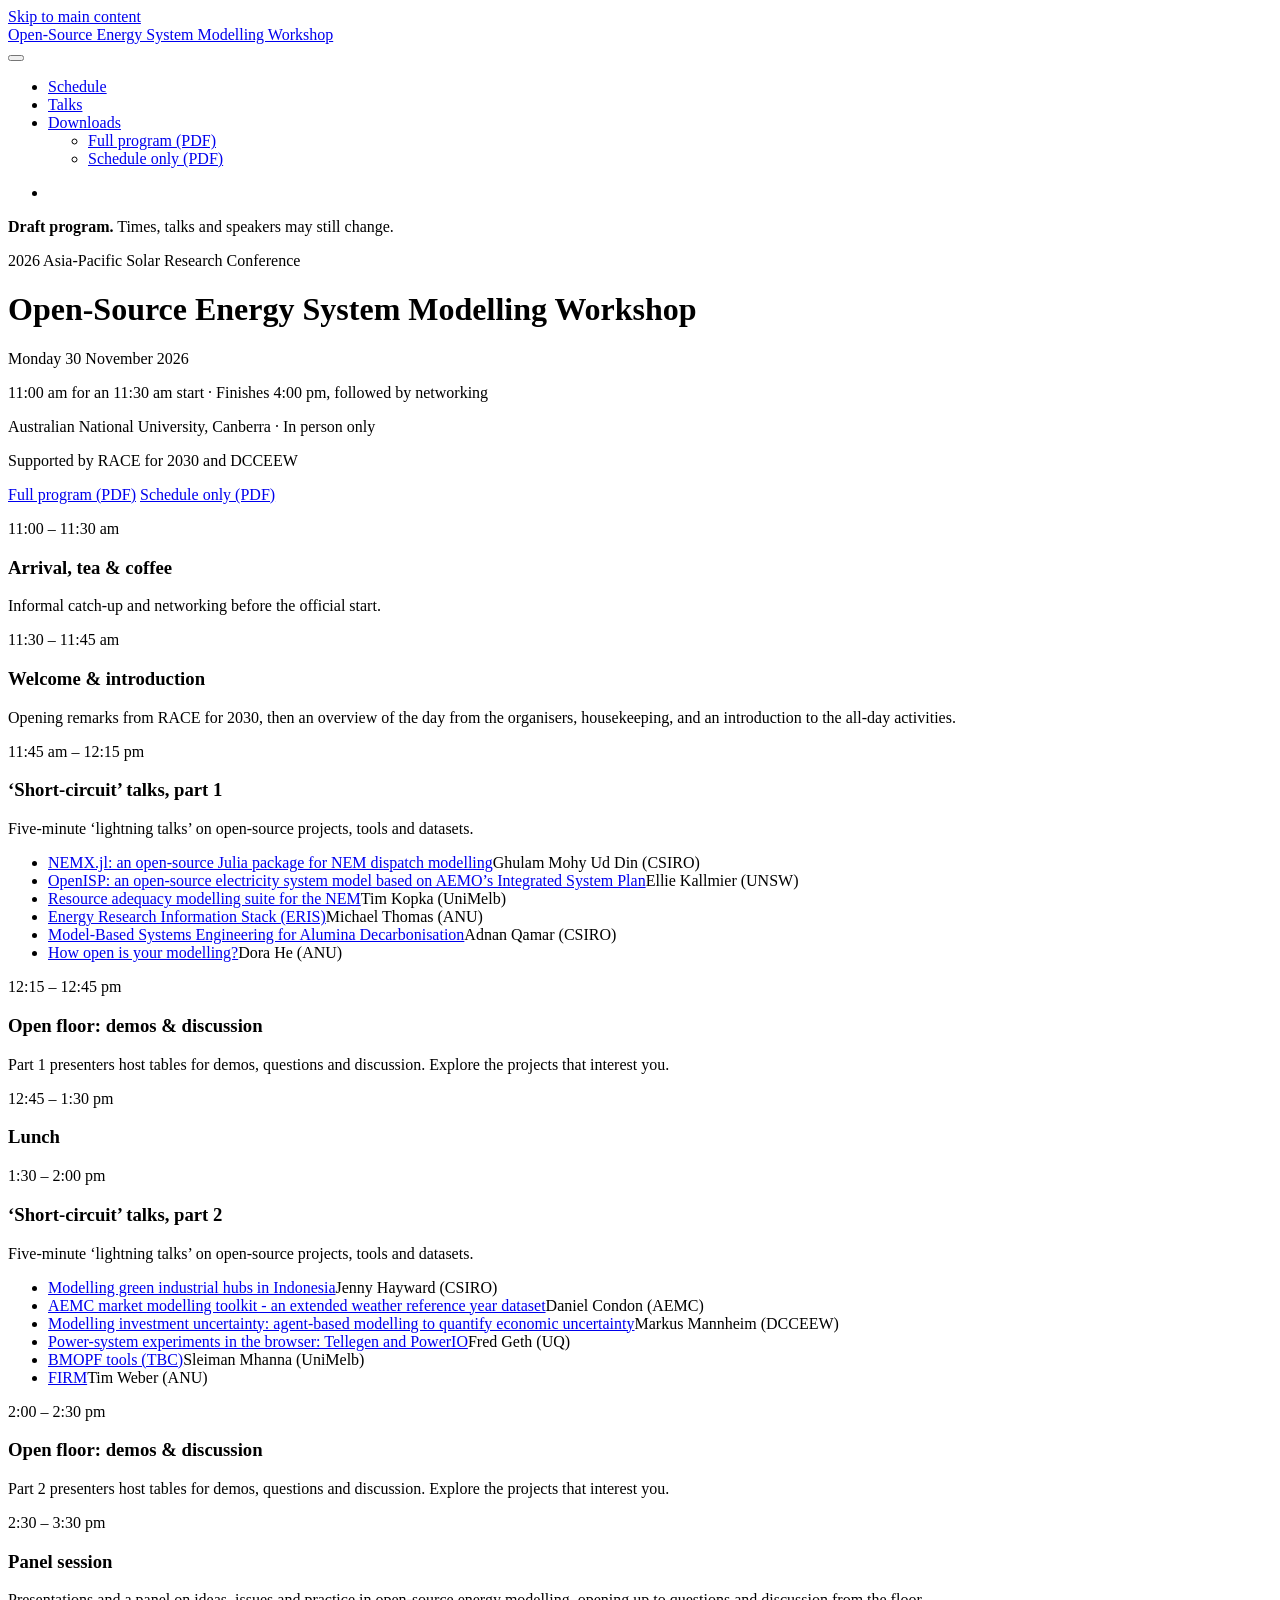
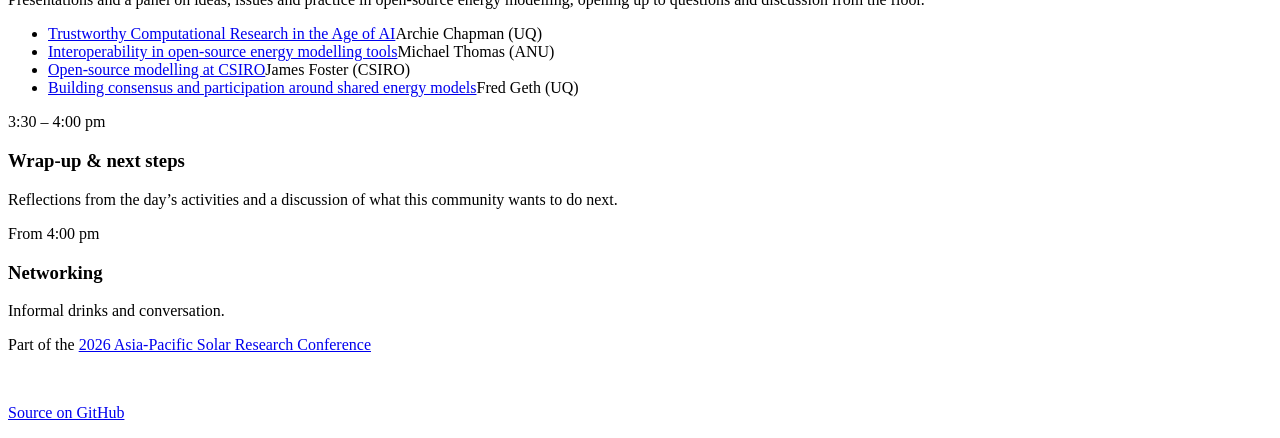
==== commit 94755e6b: "Built site for gh-pages" ====
--- a/index.html
+++ b/index.html
@@ -170,7 +170,7 @@
 Explore the projects that interest you.</p></div></div>
 <div class="session session--break"><div class="session__time">12:45 – 1:30 pm</div><div class="session__body"><h3 class="session__title anchored">Lunch</h3></div></div>
 <div class="session session--session"><div class="session__time">1:30 – 2:00 pm</div><div class="session__body"><h3 class="session__title anchored">‘Short-circuit’ talks, part 2</h3><p class="session__description">Five-minute ‘lightning talks’ on open-source projects, tools and
-datasets.</p><ul class="session__talks"><li><a class="talk-link" href="talks.html#talk-jenny-haywood">Modelling green industrial hubs in Indonesia</a><span class="talk-link__speakers">Jenny Haywood (CSIRO)</span></li><li><a class="talk-link" href="talks.html#talk-daniel-condon">AEMC market modelling toolkit - an extended weather reference year
+datasets.</p><ul class="session__talks"><li><a class="talk-link" href="talks.html#talk-jenny-hayward">Modelling green industrial hubs in Indonesia</a><span class="talk-link__speakers">Jenny Hayward (CSIRO)</span></li><li><a class="talk-link" href="talks.html#talk-daniel-condon">AEMC market modelling toolkit - an extended weather reference year
 dataset</a><span class="talk-link__speakers">Daniel Condon (AEMC)</span></li><li><a class="talk-link" href="talks.html#talk-markus-mannheim">Modelling investment uncertainty: agent-based modelling to quantify
 economic uncertainty</a><span class="talk-link__speakers">Markus Mannheim (DCCEEW)</span></li><li><a class="talk-link" href="talks.html#talk-fred-geth-lightning-session-2">Power-system experiments in the browser: Tellegen and PowerIO</a><span class="talk-link__speakers">Fred Geth (UQ)</span></li><li><a class="talk-link" href="talks.html#talk-sleiman-mhanna">BMOPF tools (TBC)</a><span class="talk-link__speakers">Sleiman Mhanna (UniMelb)</span></li><li><a class="talk-link" href="talks.html#talk-tim-weber">FIRM</a><span class="talk-link__speakers">Tim Weber (ANU)</span></li></ul></div></div>
 <div class="session session--session"><div class="session__time">2:00 – 2:30 pm</div><div class="session__body"><h3 class="session__title anchored">Open floor: demos &amp; discussion</h3><p class="session__description">Part 2 presenters host tables for demos, questions and discussion.
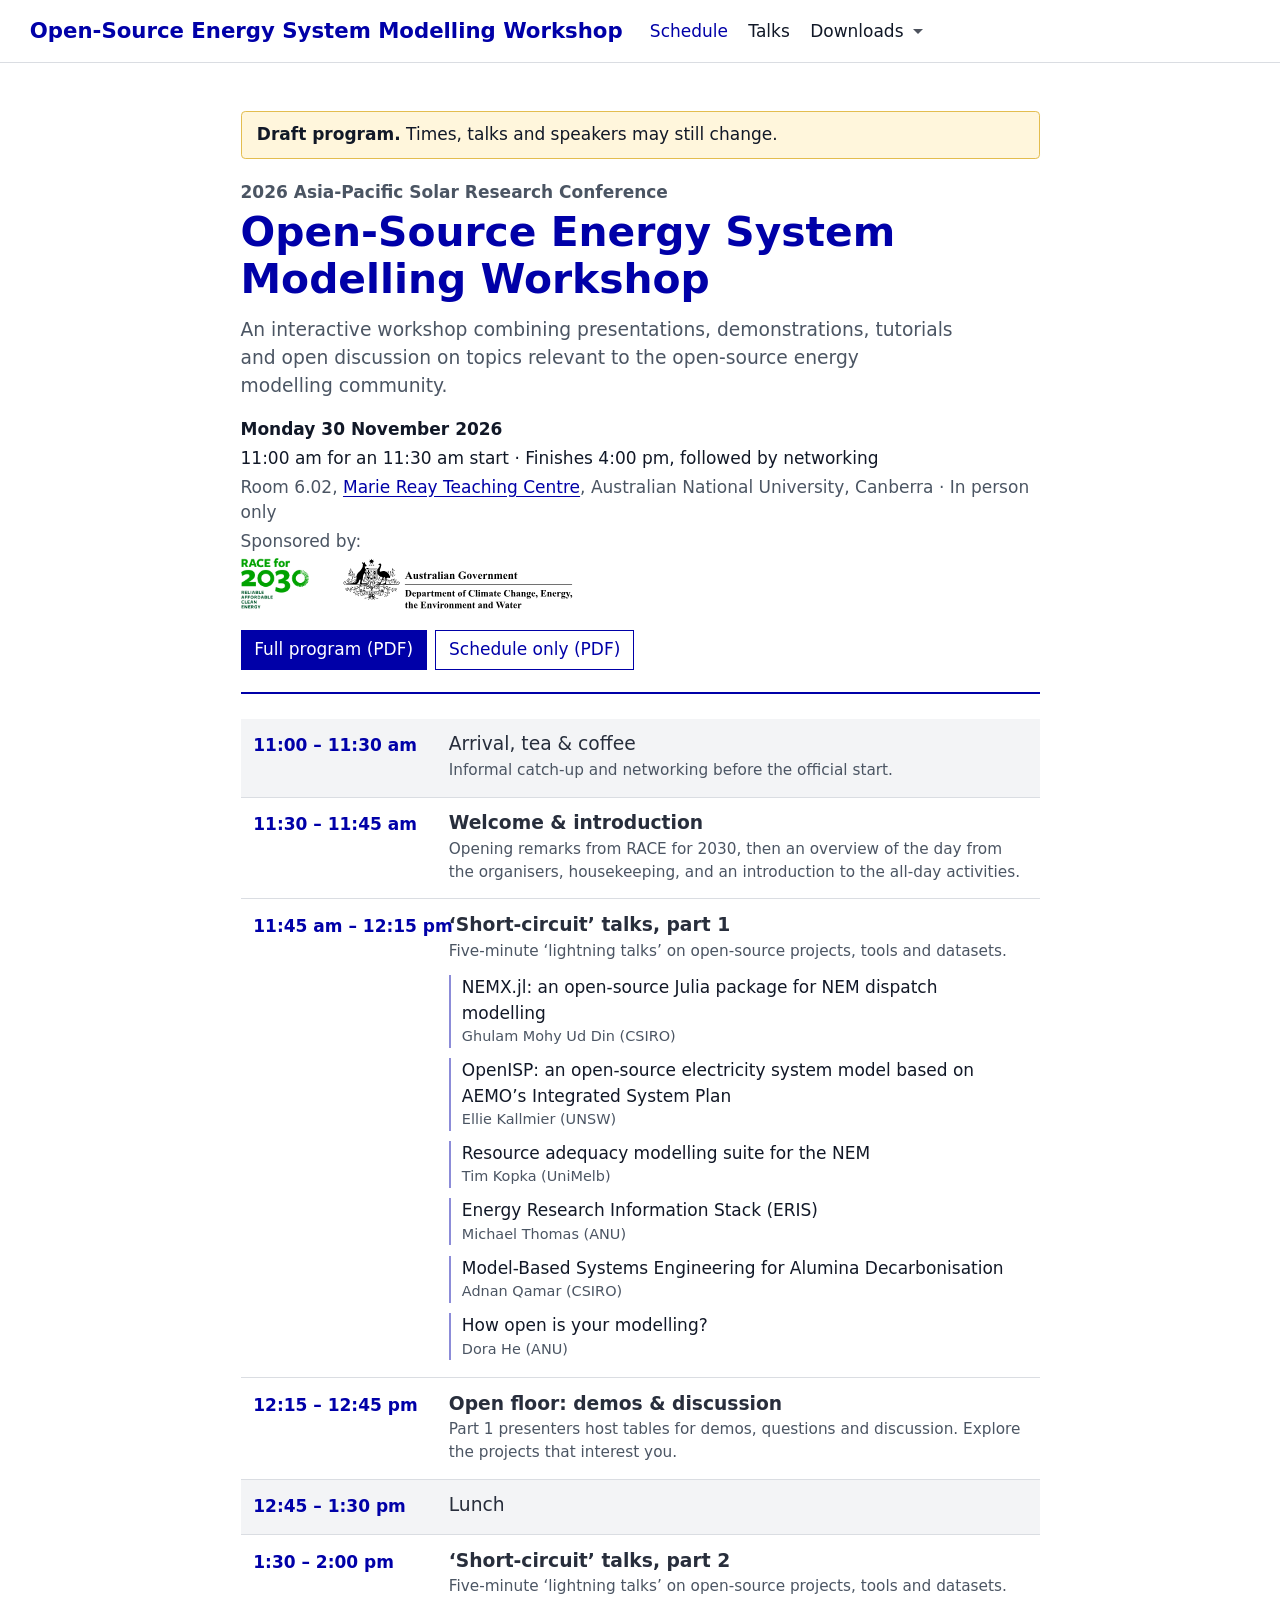
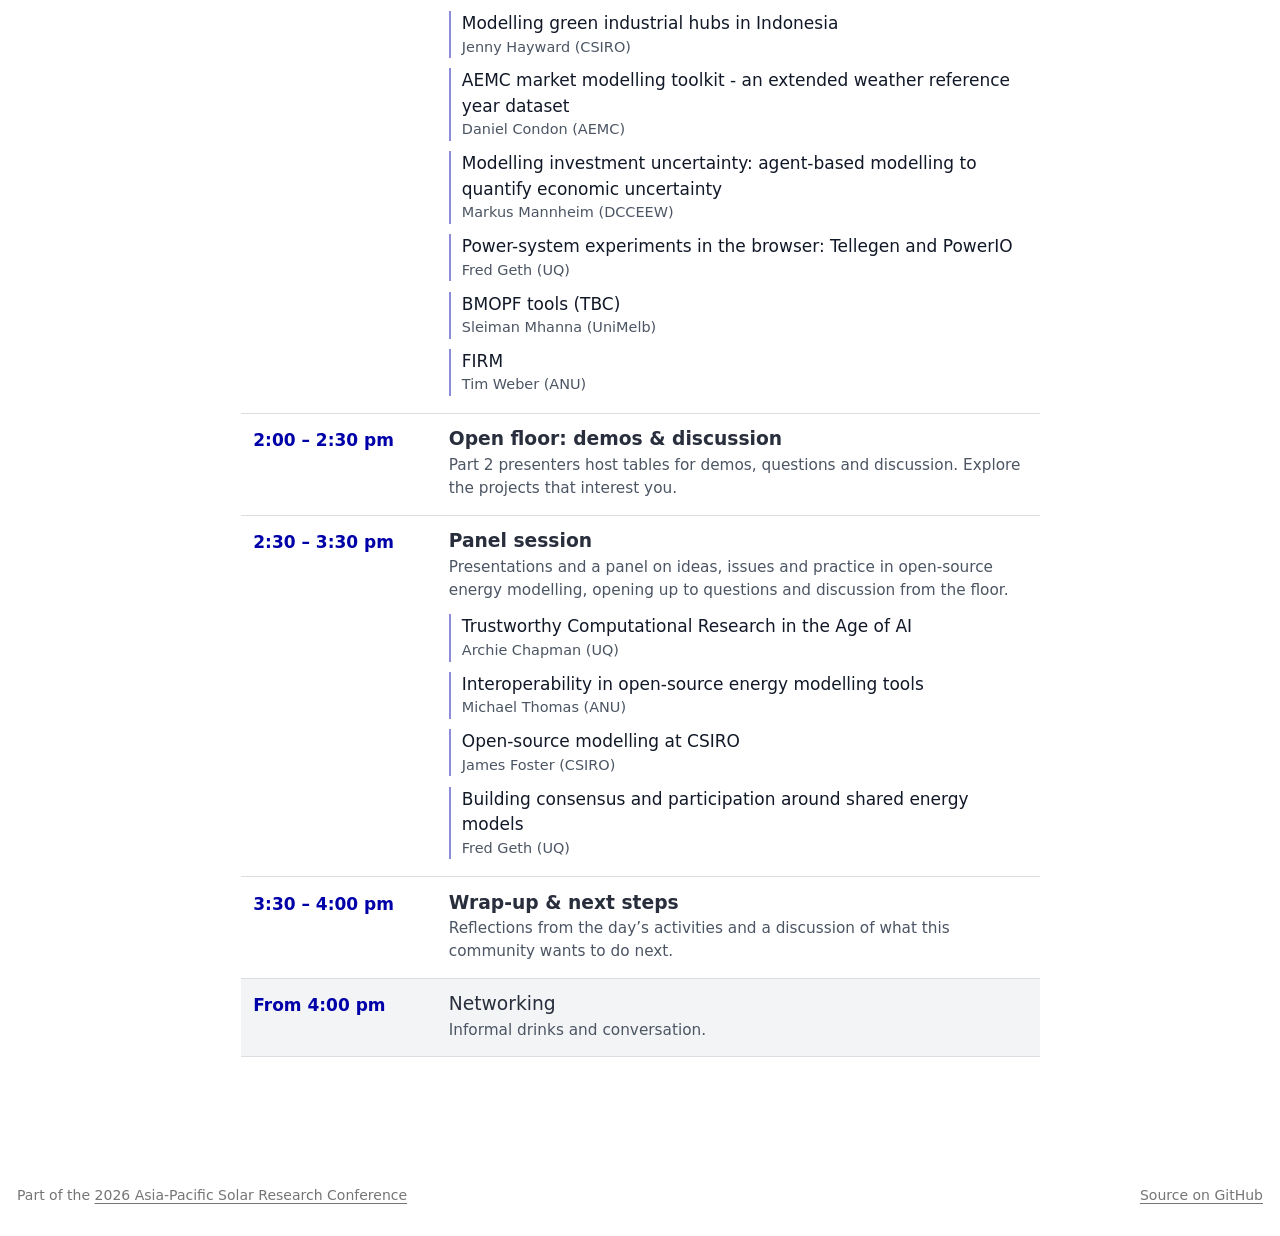
==== commit 0d876517: "Built site for gh-pages" ====
--- a/index.html
+++ b/index.html
@@ -46,7 +46,7 @@
 <link href="site_libs/quarto-html/quarto-syntax-highlighting-63b5708e65d6cd79cd7618c58d0c21e7.css" rel="stylesheet" id="quarto-text-highlighting-styles">
 <script src="site_libs/bootstrap/bootstrap.min.js"></script>
 <link href="site_libs/bootstrap/bootstrap-icons.css" rel="stylesheet">
-<link href="site_libs/bootstrap/bootstrap-e3c70490d481f35d4a5a2df78f297f31.min.css" rel="stylesheet" append-hash="true" id="quarto-bootstrap" data-mode="light">
+<link href="site_libs/bootstrap/bootstrap-d0fb771cd5998a78383cc3fd9e2cf777.min.css" rel="stylesheet" append-hash="true" id="quarto-bootstrap" data-mode="light">
 <script id="quarto-search-options" type="application/json">{
   "location": "navbar",
   "copy-button": false,
@@ -150,11 +150,16 @@
 <header class="event-header">
 <p class="event-header__kicker">2026 Asia-Pacific Solar Research Conference</p>
 <h1 class="event-header__title">Open-Source Energy System Modelling Workshop</h1>
+<p class="event-header__byline">An interactive workshop combining presentations, demonstrations,
+tutorials and open discussion on topics relevant to the open-source
+energy modelling community.</p>
 <p class="event-header__date">Monday 30 November 2026</p>
 <p class="event-header__time">11:00 am for an 11:30 am start · Finishes 4:00 pm, followed by
 networking</p>
-<p class="event-header__place">Australian National University, Canberra · In person only</p>
-<p class="event-header__place">Supported by RACE for 2030 and DCCEEW</p>
+<p class="event-header__place">Room 6.02, <a href="https://maps.app.goo.gl/GrTQ6SBZfmydb6HM8">Marie
+Reay Teaching Centre</a>, Australian National University, Canberra · In person only</p>
+<p class="event-header__place">Sponsored by:</p>
+<div class="event-header__logos"><img src="logos/race-for-2030.png" alt="RACE for 2030"><img src="logos/dcceew.svg" alt="Australian Government Department of Climate Change, Energy, the Environment and Water"></div>
 </header>
 <div class="program-downloads">
 <p><a href="program.pdf" class="btn btn-primary">Full program (PDF)</a> <a href="schedule.pdf" class="btn btn-outline-primary">Schedule only (PDF)</a></p>
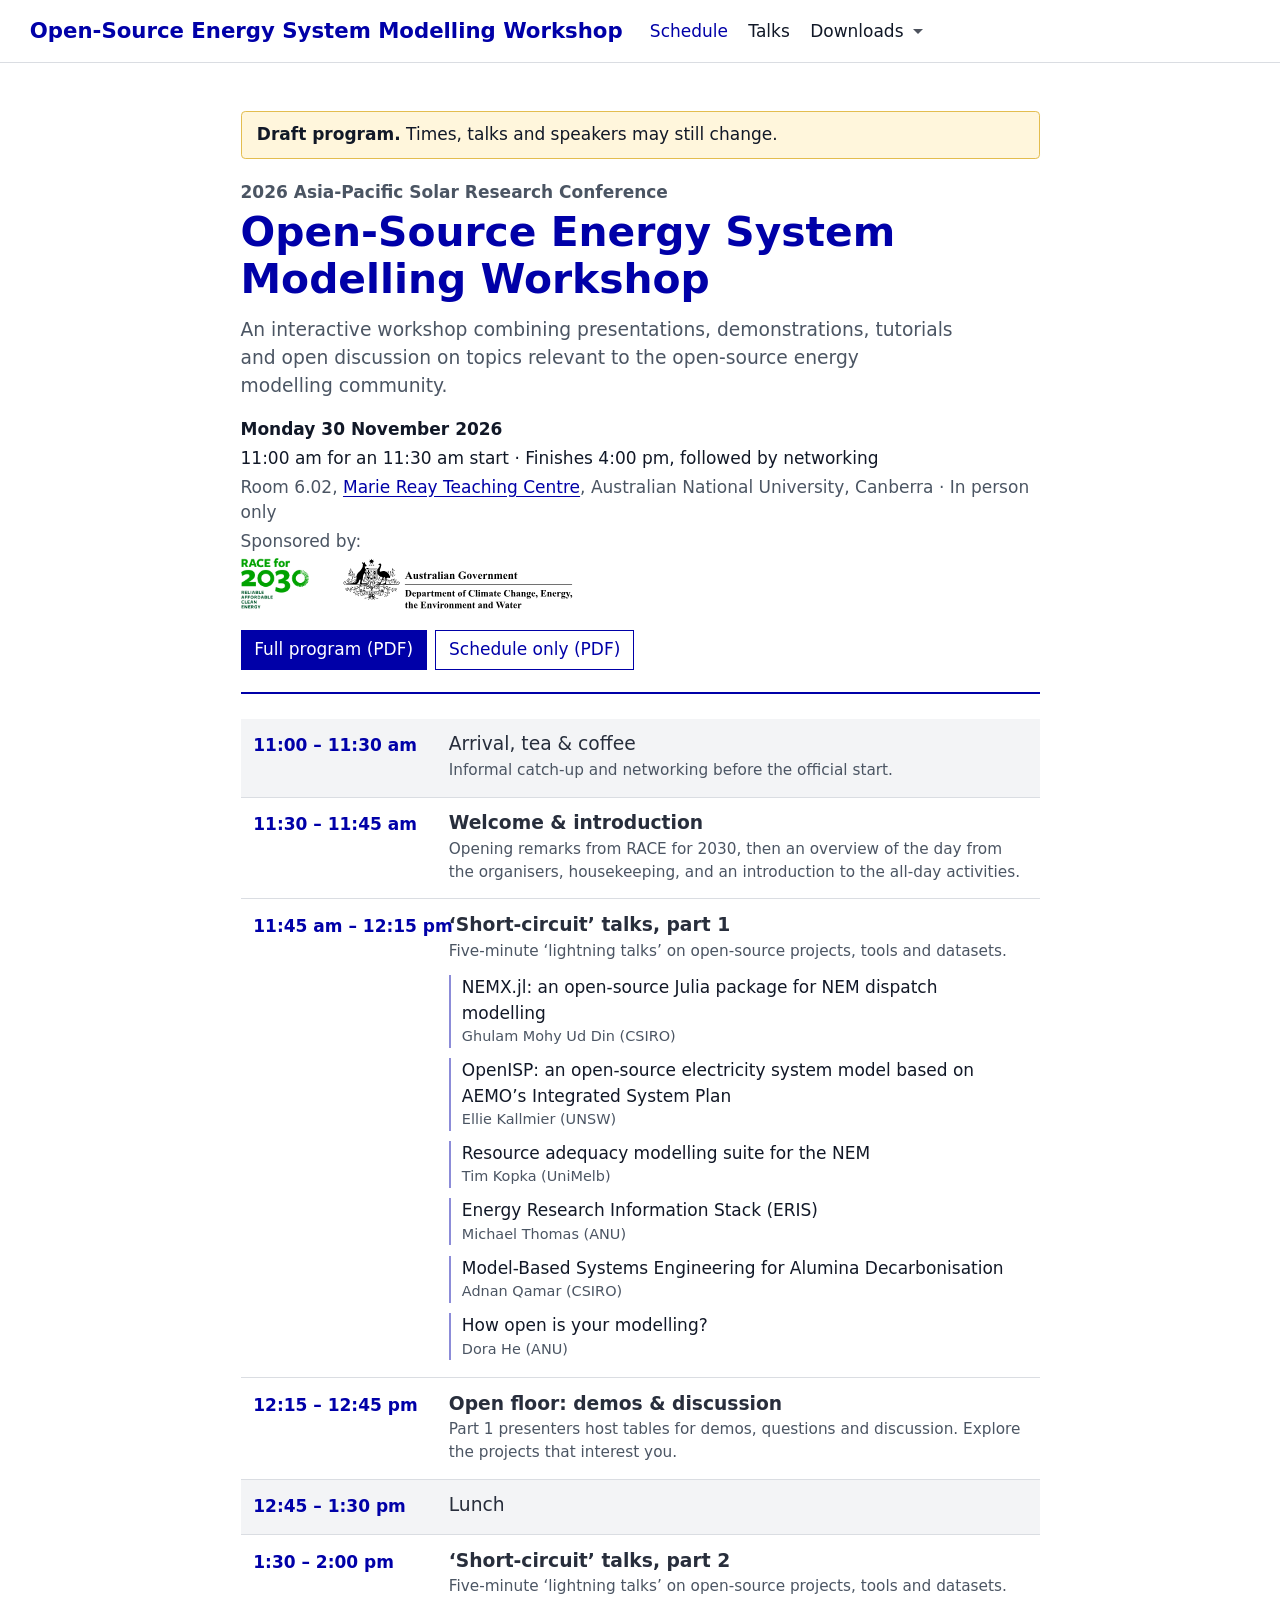
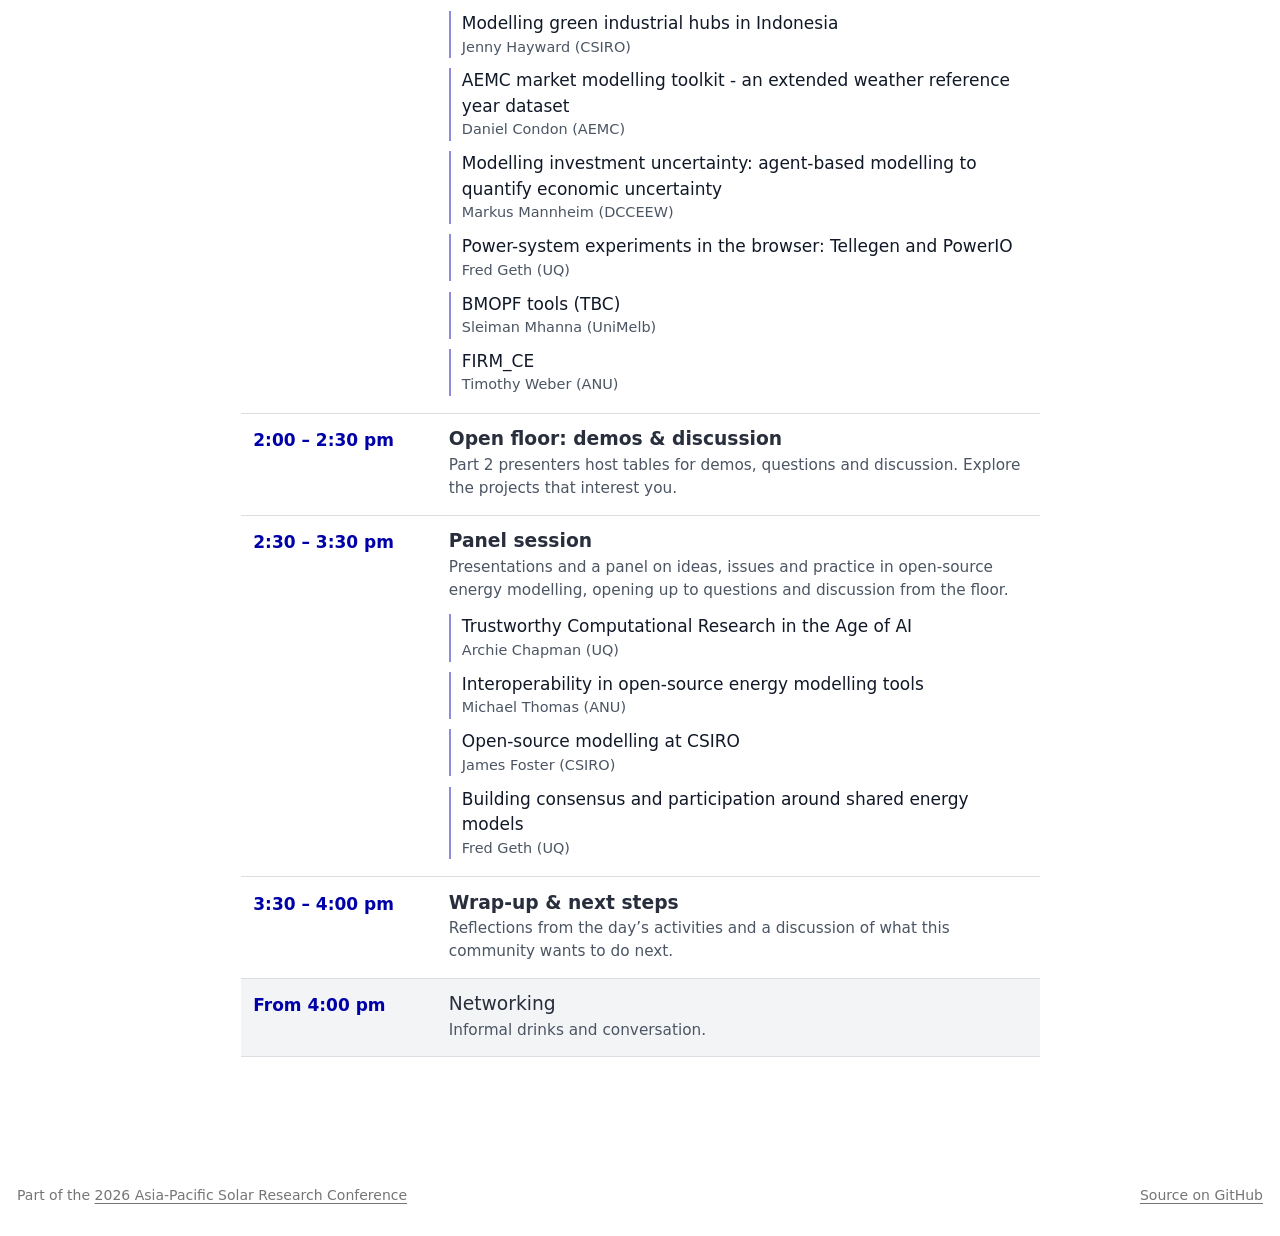
==== commit 2be06eeb: "Built site for gh-pages" ====
--- a/index.html
+++ b/index.html
@@ -177,7 +177,7 @@
 <div class="session session--session"><div class="session__time">1:30 – 2:00 pm</div><div class="session__body"><h3 class="session__title anchored">‘Short-circuit’ talks, part 2</h3><p class="session__description">Five-minute ‘lightning talks’ on open-source projects, tools and
 datasets.</p><ul class="session__talks"><li><a class="talk-link" href="talks.html#talk-jenny-hayward">Modelling green industrial hubs in Indonesia</a><span class="talk-link__speakers">Jenny Hayward (CSIRO)</span></li><li><a class="talk-link" href="talks.html#talk-daniel-condon">AEMC market modelling toolkit - an extended weather reference year
 dataset</a><span class="talk-link__speakers">Daniel Condon (AEMC)</span></li><li><a class="talk-link" href="talks.html#talk-markus-mannheim">Modelling investment uncertainty: agent-based modelling to quantify
-economic uncertainty</a><span class="talk-link__speakers">Markus Mannheim (DCCEEW)</span></li><li><a class="talk-link" href="talks.html#talk-fred-geth-lightning-session-2">Power-system experiments in the browser: Tellegen and PowerIO</a><span class="talk-link__speakers">Fred Geth (UQ)</span></li><li><a class="talk-link" href="talks.html#talk-sleiman-mhanna">BMOPF tools (TBC)</a><span class="talk-link__speakers">Sleiman Mhanna (UniMelb)</span></li><li><a class="talk-link" href="talks.html#talk-tim-weber">FIRM</a><span class="talk-link__speakers">Tim Weber (ANU)</span></li></ul></div></div>
+economic uncertainty</a><span class="talk-link__speakers">Markus Mannheim (DCCEEW)</span></li><li><a class="talk-link" href="talks.html#talk-fred-geth-lightning-session-2">Power-system experiments in the browser: Tellegen and PowerIO</a><span class="talk-link__speakers">Fred Geth (UQ)</span></li><li><a class="talk-link" href="talks.html#talk-sleiman-mhanna">BMOPF tools (TBC)</a><span class="talk-link__speakers">Sleiman Mhanna (UniMelb)</span></li><li><a class="talk-link" href="talks.html#talk-tim-weber">FIRM_CE</a><span class="talk-link__speakers">Timothy Weber (ANU)</span></li></ul></div></div>
 <div class="session session--session"><div class="session__time">2:00 – 2:30 pm</div><div class="session__body"><h3 class="session__title anchored">Open floor: demos &amp; discussion</h3><p class="session__description">Part 2 presenters host tables for demos, questions and discussion.
 Explore the projects that interest you.</p></div></div>
 <div class="session session--session"><div class="session__time">2:30 – 3:30 pm</div><div class="session__body"><h3 class="session__title anchored">Panel session</h3><p class="session__description">Presentations and a panel on ideas, issues and practice in open-source
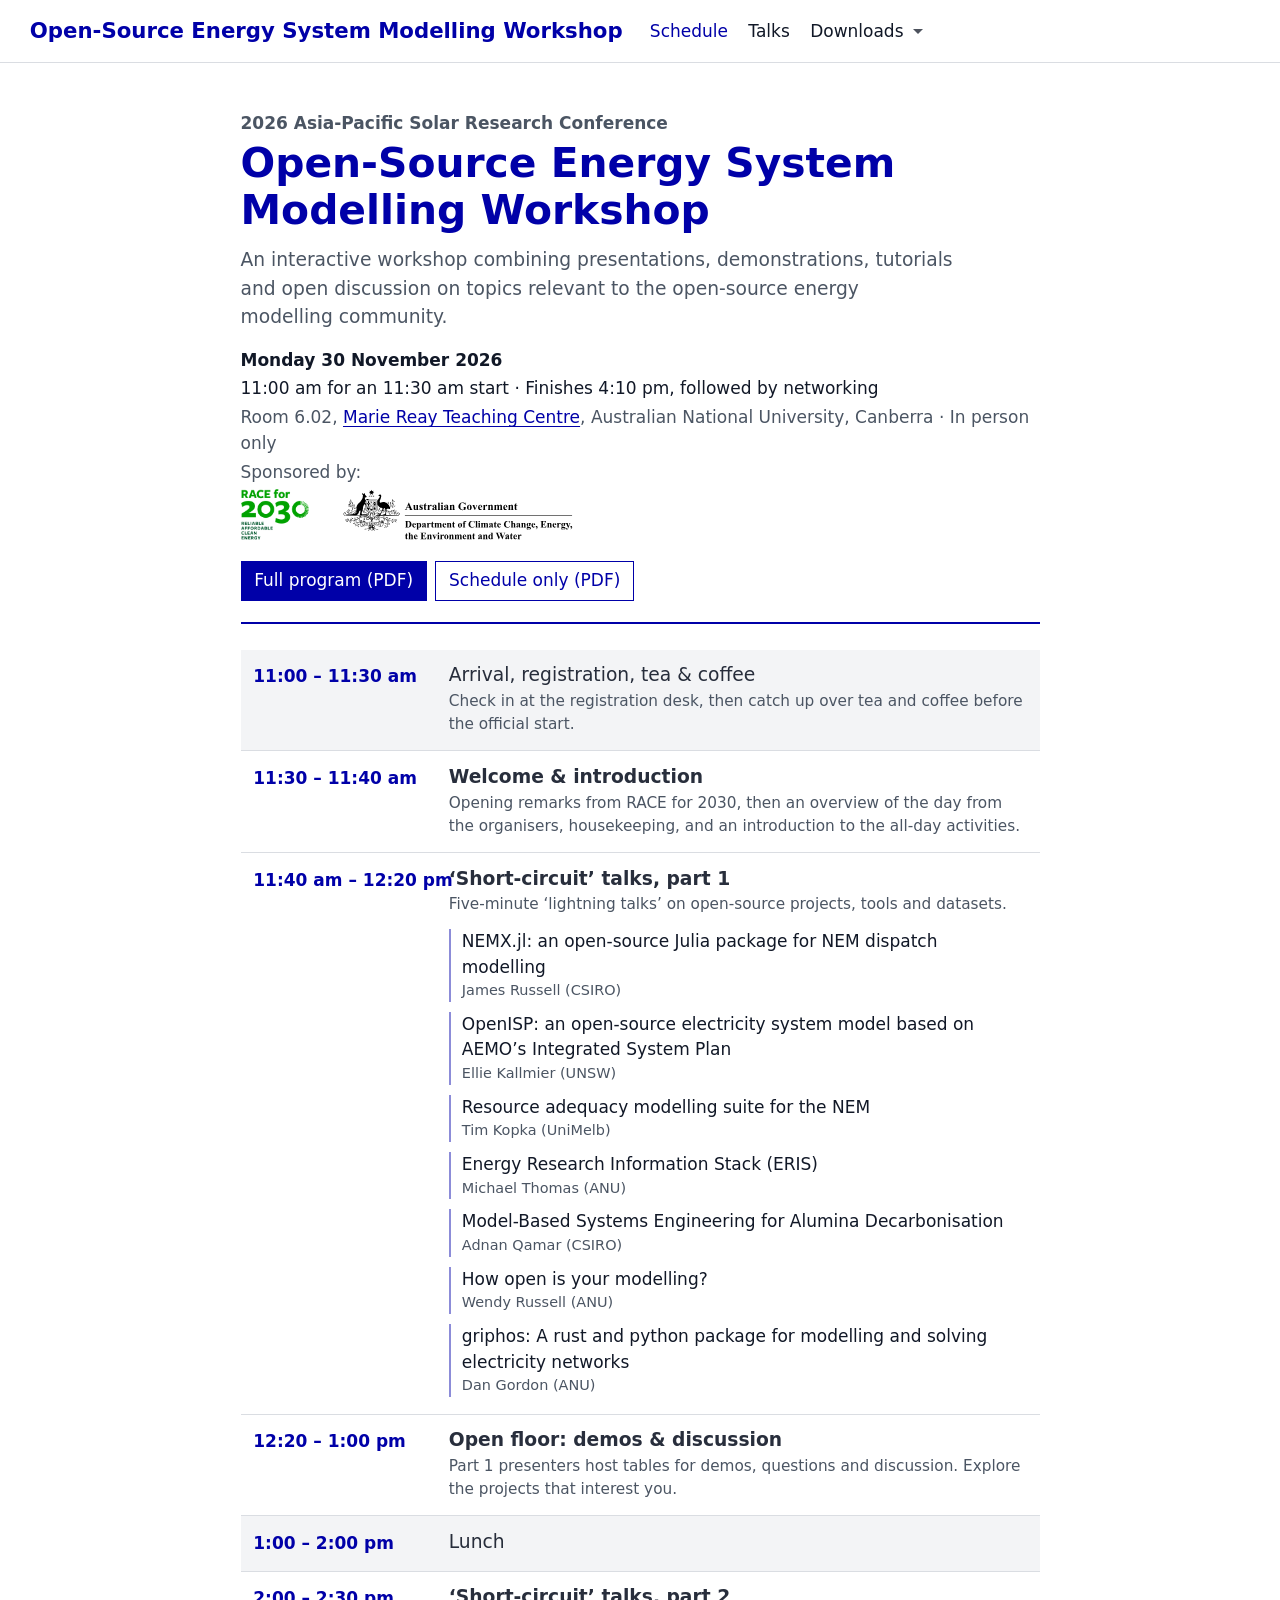
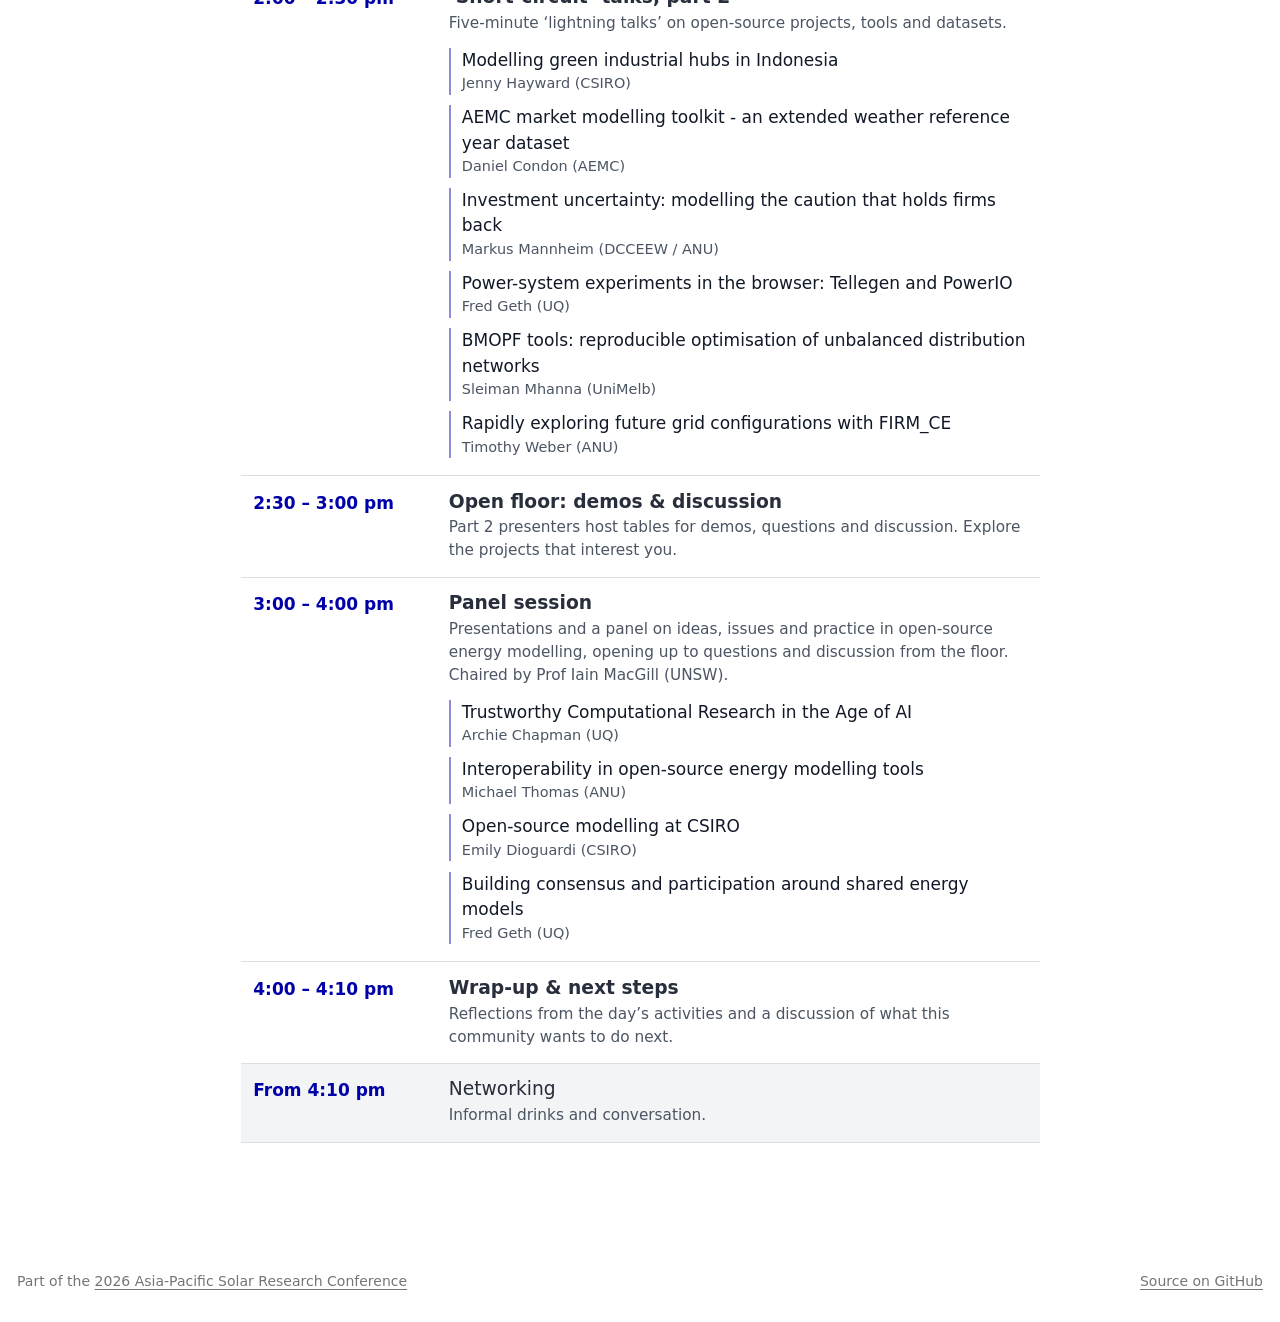
==== commit 7b8a7f7c: "Built site for gh-pages" ====
--- a/index.html
+++ b/index.html
@@ -145,8 +145,6 @@
 
 
 
-<div class="draft-banner" role="note"><strong>Draft program.</strong> Times, talks and speakers may still
-change.</div>
 <header class="event-header">
 <p class="event-header__kicker">2026 Asia-Pacific Solar Research Conference</p>
 <h1 class="event-header__title">Open-Source Energy System Modelling Workshop</h1>
@@ -154,7 +152,7 @@
 tutorials and open discussion on topics relevant to the open-source
 energy modelling community.</p>
 <p class="event-header__date">Monday 30 November 2026</p>
-<p class="event-header__time">11:00 am for an 11:30 am start · Finishes 4:00 pm, followed by
+<p class="event-header__time">11:00 am for an 11:30 am start · Finishes 4:10 pm, followed by
 networking</p>
 <p class="event-header__place">Room 6.02, <a href="https://maps.app.goo.gl/GrTQ6SBZfmydb6HM8">Marie
 Reay Teaching Centre</a>, Australian National University, Canberra · In person only</p>
@@ -165,26 +163,29 @@
 <p><a href="program.pdf" class="btn btn-primary">Full program (PDF)</a> <a href="schedule.pdf" class="btn btn-outline-primary">Schedule only (PDF)</a></p>
 </div>
 <section class="schedule" aria-label="Schedule">
-<div class="session session--break"><div class="session__time">11:00 – 11:30 am</div><div class="session__body"><h3 class="session__title anchored">Arrival, tea &amp; coffee</h3><p class="session__description">Informal catch-up and networking before the official start.</p></div></div>
-<div class="session session--session"><div class="session__time">11:30 – 11:45 am</div><div class="session__body"><h3 class="session__title anchored">Welcome &amp; introduction</h3><p class="session__description">Opening remarks from RACE for 2030, then an overview of the day from the
+<div class="session session--break"><div class="session__time">11:00 – 11:30 am</div><div class="session__body"><h3 class="session__title anchored">Arrival, registration, tea &amp; coffee</h3><p class="session__description">Check in at the registration desk, then catch up over tea and coffee
+before the official start.</p></div></div>
+<div class="session session--session"><div class="session__time">11:30 – 11:40 am</div><div class="session__body"><h3 class="session__title anchored">Welcome &amp; introduction</h3><p class="session__description">Opening remarks from RACE for 2030, then an overview of the day from the
 organisers, housekeeping, and an introduction to the all-day activities.</p></div></div>
-<div class="session session--session"><div class="session__time">11:45 am – 12:15 pm</div><div class="session__body"><h3 class="session__title anchored">‘Short-circuit’ talks, part 1</h3><p class="session__description">Five-minute ‘lightning talks’ on open-source projects, tools and
-datasets.</p><ul class="session__talks"><li><a class="talk-link" href="talks.html#talk-ghulam-mohy-ud-din">NEMX.jl: an open-source Julia package for NEM dispatch modelling</a><span class="talk-link__speakers">Ghulam Mohy Ud Din (CSIRO)</span></li><li><a class="talk-link" href="talks.html#talk-ellie-kallmier">OpenISP: an open-source electricity system model based on AEMO’s
-Integrated System Plan</a><span class="talk-link__speakers">Ellie Kallmier (UNSW)</span></li><li><a class="talk-link" href="talks.html#talk-tim-kopka">Resource adequacy modelling suite for the NEM</a><span class="talk-link__speakers">Tim Kopka (UniMelb)</span></li><li><a class="talk-link" href="talks.html#talk-michael-thomas-lightning-session-1">Energy Research Information Stack (ERIS)</a><span class="talk-link__speakers">Michael Thomas (ANU)</span></li><li><a class="talk-link" href="talks.html#talk-adnan-qamar">Model-Based Systems Engineering for Alumina Decarbonisation</a><span class="talk-link__speakers">Adnan Qamar (CSIRO)</span></li><li><a class="talk-link" href="talks.html#talk-dora-he">How open is your modelling?</a><span class="talk-link__speakers">Dora He (ANU)</span></li></ul></div></div>
-<div class="session session--session"><div class="session__time">12:15 – 12:45 pm</div><div class="session__body"><h3 class="session__title anchored">Open floor: demos &amp; discussion</h3><p class="session__description">Part 1 presenters host tables for demos, questions and discussion.
+<div class="session session--session"><div class="session__time">11:40 am – 12:20 pm</div><div class="session__body"><h3 class="session__title anchored">‘Short-circuit’ talks, part 1</h3><p class="session__description">Five-minute ‘lightning talks’ on open-source projects, tools and
+datasets.</p><ul class="session__talks"><li><a class="talk-link" href="talks.html#talk-ghulam-mohy-ud-din">NEMX.jl: an open-source Julia package for NEM dispatch modelling</a><span class="talk-link__speakers">James Russell (CSIRO)</span></li><li><a class="talk-link" href="talks.html#talk-ellie-kallmier">OpenISP: an open-source electricity system model based on AEMO’s
+Integrated System Plan</a><span class="talk-link__speakers">Ellie Kallmier (UNSW)</span></li><li><a class="talk-link" href="talks.html#talk-tim-kopka">Resource adequacy modelling suite for the NEM</a><span class="talk-link__speakers">Tim Kopka (UniMelb)</span></li><li><a class="talk-link" href="talks.html#talk-michael-thomas-lightning-session-1">Energy Research Information Stack (ERIS)</a><span class="talk-link__speakers">Michael Thomas (ANU)</span></li><li><a class="talk-link" href="talks.html#talk-adnan-qamar">Model-Based Systems Engineering for Alumina Decarbonisation</a><span class="talk-link__speakers">Adnan Qamar (CSIRO)</span></li><li><a class="talk-link" href="talks.html#talk-wendy-russell">How open is your modelling?</a><span class="talk-link__speakers">Wendy Russell (ANU)</span></li><li><a class="talk-link" href="talks.html#talk-dan-gordon">griphos: A rust and python package for modelling and solving electricity
+networks</a><span class="talk-link__speakers">Dan Gordon (ANU)</span></li></ul></div></div>
+<div class="session session--session"><div class="session__time">12:20 – 1:00 pm</div><div class="session__body"><h3 class="session__title anchored">Open floor: demos &amp; discussion</h3><p class="session__description">Part 1 presenters host tables for demos, questions and discussion.
 Explore the projects that interest you.</p></div></div>
-<div class="session session--break"><div class="session__time">12:45 – 1:30 pm</div><div class="session__body"><h3 class="session__title anchored">Lunch</h3></div></div>
-<div class="session session--session"><div class="session__time">1:30 – 2:00 pm</div><div class="session__body"><h3 class="session__title anchored">‘Short-circuit’ talks, part 2</h3><p class="session__description">Five-minute ‘lightning talks’ on open-source projects, tools and
+<div class="session session--break"><div class="session__time">1:00 – 2:00 pm</div><div class="session__body"><h3 class="session__title anchored">Lunch</h3></div></div>
+<div class="session session--session"><div class="session__time">2:00 – 2:30 pm</div><div class="session__body"><h3 class="session__title anchored">‘Short-circuit’ talks, part 2</h3><p class="session__description">Five-minute ‘lightning talks’ on open-source projects, tools and
 datasets.</p><ul class="session__talks"><li><a class="talk-link" href="talks.html#talk-jenny-hayward">Modelling green industrial hubs in Indonesia</a><span class="talk-link__speakers">Jenny Hayward (CSIRO)</span></li><li><a class="talk-link" href="talks.html#talk-daniel-condon">AEMC market modelling toolkit - an extended weather reference year
-dataset</a><span class="talk-link__speakers">Daniel Condon (AEMC)</span></li><li><a class="talk-link" href="talks.html#talk-markus-mannheim">Modelling investment uncertainty: agent-based modelling to quantify
-economic uncertainty</a><span class="talk-link__speakers">Markus Mannheim (DCCEEW)</span></li><li><a class="talk-link" href="talks.html#talk-fred-geth-lightning-session-2">Power-system experiments in the browser: Tellegen and PowerIO</a><span class="talk-link__speakers">Fred Geth (UQ)</span></li><li><a class="talk-link" href="talks.html#talk-sleiman-mhanna">BMOPF tools (TBC)</a><span class="talk-link__speakers">Sleiman Mhanna (UniMelb)</span></li><li><a class="talk-link" href="talks.html#talk-tim-weber">FIRM_CE</a><span class="talk-link__speakers">Timothy Weber (ANU)</span></li></ul></div></div>
-<div class="session session--session"><div class="session__time">2:00 – 2:30 pm</div><div class="session__body"><h3 class="session__title anchored">Open floor: demos &amp; discussion</h3><p class="session__description">Part 2 presenters host tables for demos, questions and discussion.
+dataset</a><span class="talk-link__speakers">Daniel Condon (AEMC)</span></li><li><a class="talk-link" href="talks.html#talk-markus-mannheim">Investment uncertainty: modelling the caution that holds firms back</a><span class="talk-link__speakers">Markus Mannheim (DCCEEW / ANU)</span></li><li><a class="talk-link" href="talks.html#talk-fred-geth-lightning-session-2">Power-system experiments in the browser: Tellegen and PowerIO</a><span class="talk-link__speakers">Fred Geth (UQ)</span></li><li><a class="talk-link" href="talks.html#talk-sleiman-mhanna">BMOPF tools: reproducible optimisation of unbalanced distribution
+networks</a><span class="talk-link__speakers">Sleiman Mhanna (UniMelb)</span></li><li><a class="talk-link" href="talks.html#talk-tim-weber">Rapidly exploring future grid configurations with FIRM_CE</a><span class="talk-link__speakers">Timothy Weber (ANU)</span></li></ul></div></div>
+<div class="session session--session"><div class="session__time">2:30 – 3:00 pm</div><div class="session__body"><h3 class="session__title anchored">Open floor: demos &amp; discussion</h3><p class="session__description">Part 2 presenters host tables for demos, questions and discussion.
 Explore the projects that interest you.</p></div></div>
-<div class="session session--session"><div class="session__time">2:30 – 3:30 pm</div><div class="session__body"><h3 class="session__title anchored">Panel session</h3><p class="session__description">Presentations and a panel on ideas, issues and practice in open-source
-energy modelling, opening up to questions and discussion from the floor.</p><ul class="session__talks"><li><a class="talk-link" href="talks.html#talk-archie-chapman">Trustworthy Computational Research in the Age of AI</a><span class="talk-link__speakers">Archie Chapman (UQ)</span></li><li><a class="talk-link" href="talks.html#talk-michael-thomas-panel-session">Interoperability in open-source energy modelling tools</a><span class="talk-link__speakers">Michael Thomas (ANU)</span></li><li><a class="talk-link" href="talks.html#talk-james-foster">Open-source modelling at CSIRO</a><span class="talk-link__speakers">James Foster (CSIRO)</span></li><li><a class="talk-link" href="talks.html#talk-fred-geth-panel-session">Building consensus and participation around shared energy models</a><span class="talk-link__speakers">Fred Geth (UQ)</span></li></ul></div></div>
-<div class="session session--session"><div class="session__time">3:30 – 4:00 pm</div><div class="session__body"><h3 class="session__title anchored">Wrap-up &amp; next steps</h3><p class="session__description">Reflections from the day’s activities and a discussion of what this
+<div class="session session--session"><div class="session__time">3:00 – 4:00 pm</div><div class="session__body"><h3 class="session__title anchored">Panel session</h3><p class="session__description">Presentations and a panel on ideas, issues and practice in open-source
+energy modelling, opening up to questions and discussion from the floor.
+Chaired by Prof Iain MacGill (UNSW).</p><ul class="session__talks"><li><a class="talk-link" href="talks.html#talk-archie-chapman">Trustworthy Computational Research in the Age of AI</a><span class="talk-link__speakers">Archie Chapman (UQ)</span></li><li><a class="talk-link" href="talks.html#talk-michael-thomas-panel-session">Interoperability in open-source energy modelling tools</a><span class="talk-link__speakers">Michael Thomas (ANU)</span></li><li><a class="talk-link" href="talks.html#talk-emily-dioguardi">Open-source modelling at CSIRO</a><span class="talk-link__speakers">Emily Dioguardi (CSIRO)</span></li><li><a class="talk-link" href="talks.html#talk-fred-geth-panel-session">Building consensus and participation around shared energy models</a><span class="talk-link__speakers">Fred Geth (UQ)</span></li></ul></div></div>
+<div class="session session--session"><div class="session__time">4:00 – 4:10 pm</div><div class="session__body"><h3 class="session__title anchored">Wrap-up &amp; next steps</h3><p class="session__description">Reflections from the day’s activities and a discussion of what this
 community wants to do next.</p></div></div>
-<div class="session session--break"><div class="session__time">From 4:00 pm</div><div class="session__body"><h3 class="session__title anchored">Networking</h3><p class="session__description">Informal drinks and conversation.</p></div></div>
+<div class="session session--break"><div class="session__time">From 4:10 pm</div><div class="session__body"><h3 class="session__title anchored">Networking</h3><p class="session__description">Informal drinks and conversation.</p></div></div>
 </section>
 
 
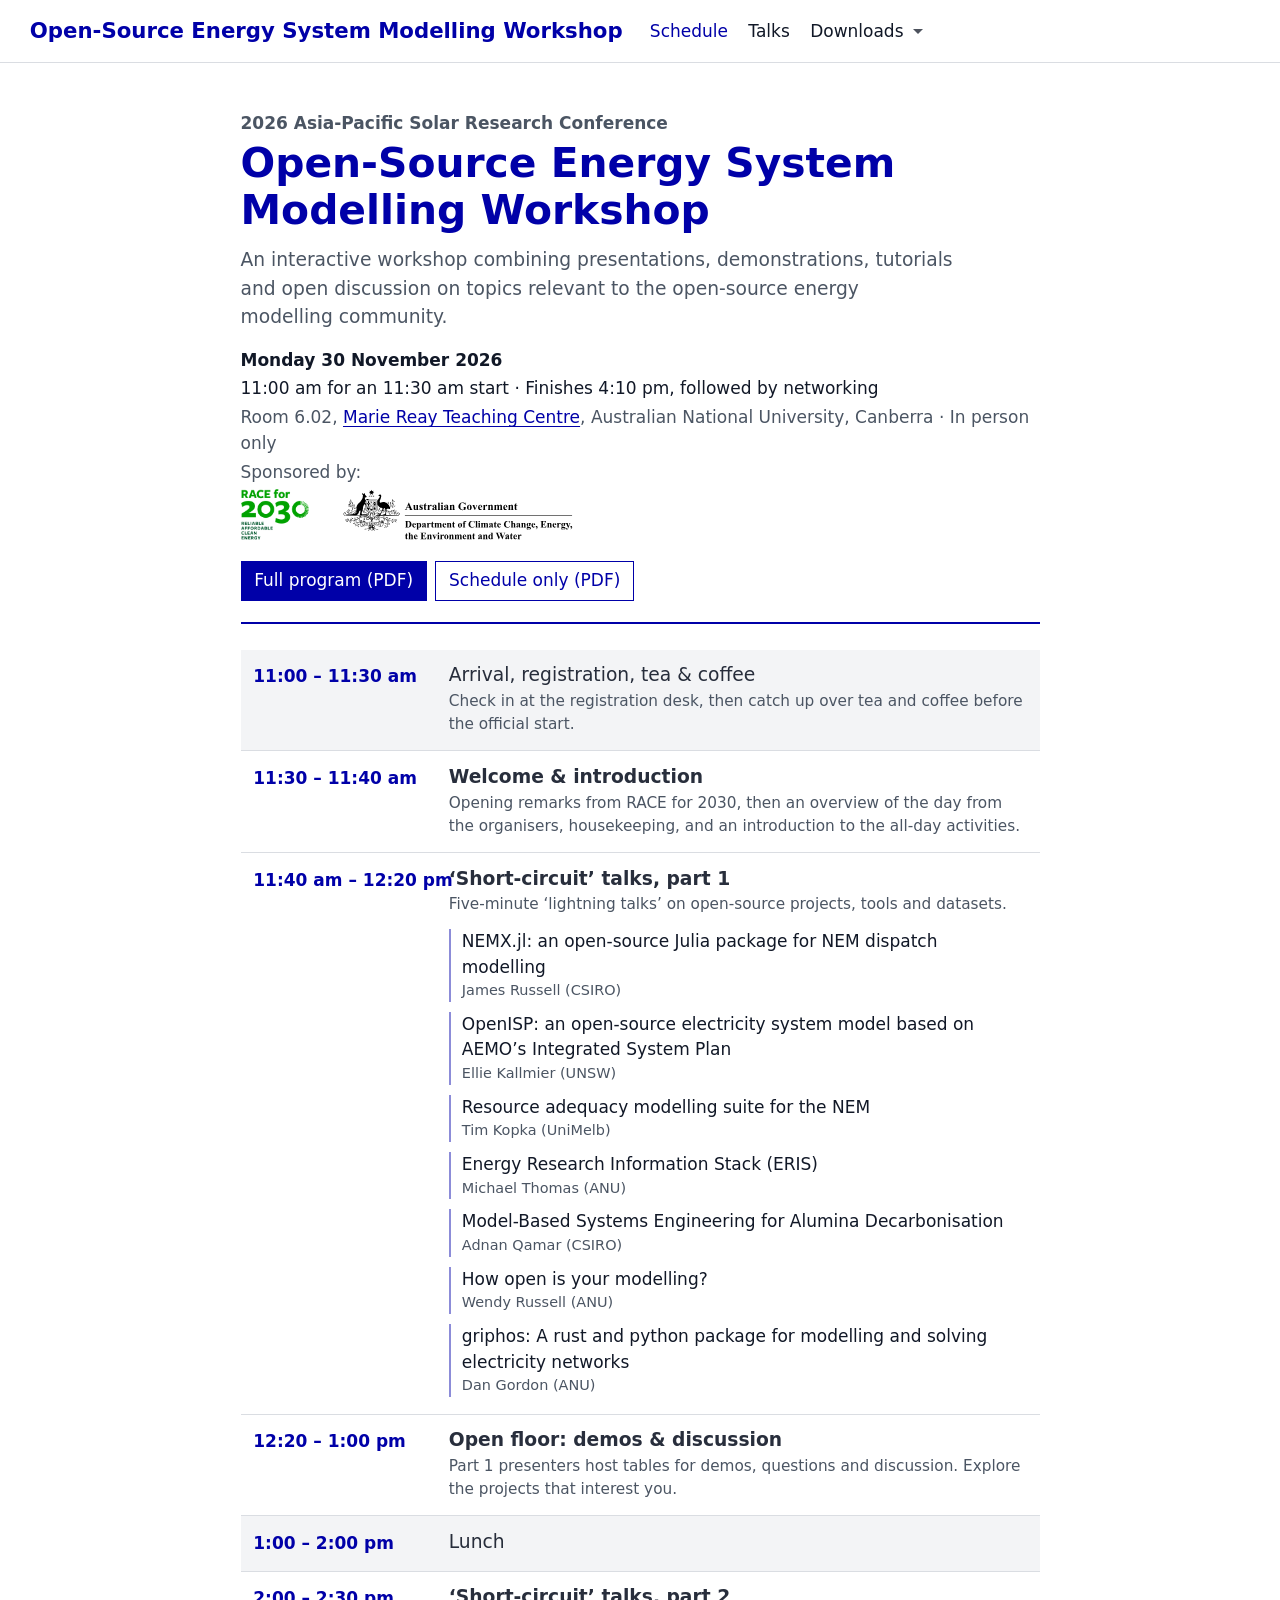
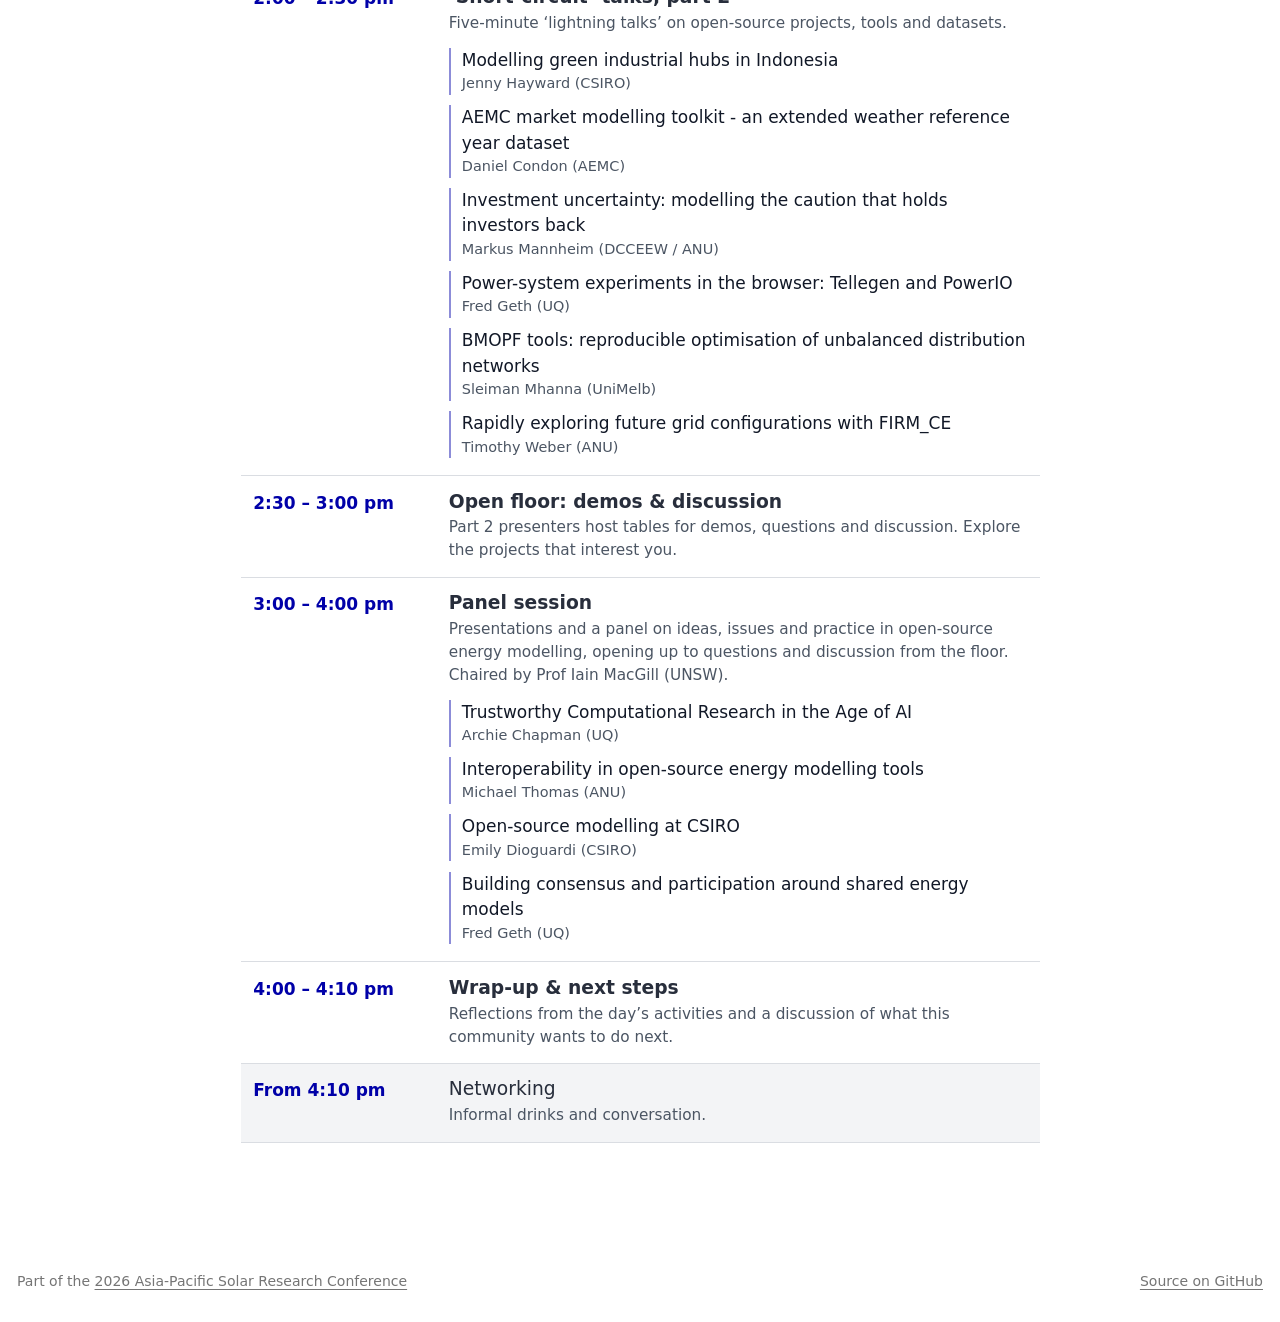
==== commit 8d3bfec7: "Built site for gh-pages" ====
--- a/index.html
+++ b/index.html
@@ -176,7 +176,7 @@
 <div class="session session--break"><div class="session__time">1:00 – 2:00 pm</div><div class="session__body"><h3 class="session__title anchored">Lunch</h3></div></div>
 <div class="session session--session"><div class="session__time">2:00 – 2:30 pm</div><div class="session__body"><h3 class="session__title anchored">‘Short-circuit’ talks, part 2</h3><p class="session__description">Five-minute ‘lightning talks’ on open-source projects, tools and
 datasets.</p><ul class="session__talks"><li><a class="talk-link" href="talks.html#talk-jenny-hayward">Modelling green industrial hubs in Indonesia</a><span class="talk-link__speakers">Jenny Hayward (CSIRO)</span></li><li><a class="talk-link" href="talks.html#talk-daniel-condon">AEMC market modelling toolkit - an extended weather reference year
-dataset</a><span class="talk-link__speakers">Daniel Condon (AEMC)</span></li><li><a class="talk-link" href="talks.html#talk-markus-mannheim">Investment uncertainty: modelling the caution that holds firms back</a><span class="talk-link__speakers">Markus Mannheim (DCCEEW / ANU)</span></li><li><a class="talk-link" href="talks.html#talk-fred-geth-lightning-session-2">Power-system experiments in the browser: Tellegen and PowerIO</a><span class="talk-link__speakers">Fred Geth (UQ)</span></li><li><a class="talk-link" href="talks.html#talk-sleiman-mhanna">BMOPF tools: reproducible optimisation of unbalanced distribution
+dataset</a><span class="talk-link__speakers">Daniel Condon (AEMC)</span></li><li><a class="talk-link" href="talks.html#talk-markus-mannheim">Investment uncertainty: modelling the caution that holds investors back</a><span class="talk-link__speakers">Markus Mannheim (DCCEEW / ANU)</span></li><li><a class="talk-link" href="talks.html#talk-fred-geth-lightning-session-2">Power-system experiments in the browser: Tellegen and PowerIO</a><span class="talk-link__speakers">Fred Geth (UQ)</span></li><li><a class="talk-link" href="talks.html#talk-sleiman-mhanna">BMOPF tools: reproducible optimisation of unbalanced distribution
 networks</a><span class="talk-link__speakers">Sleiman Mhanna (UniMelb)</span></li><li><a class="talk-link" href="talks.html#talk-tim-weber">Rapidly exploring future grid configurations with FIRM_CE</a><span class="talk-link__speakers">Timothy Weber (ANU)</span></li></ul></div></div>
 <div class="session session--session"><div class="session__time">2:30 – 3:00 pm</div><div class="session__body"><h3 class="session__title anchored">Open floor: demos &amp; discussion</h3><p class="session__description">Part 2 presenters host tables for demos, questions and discussion.
 Explore the projects that interest you.</p></div></div>
